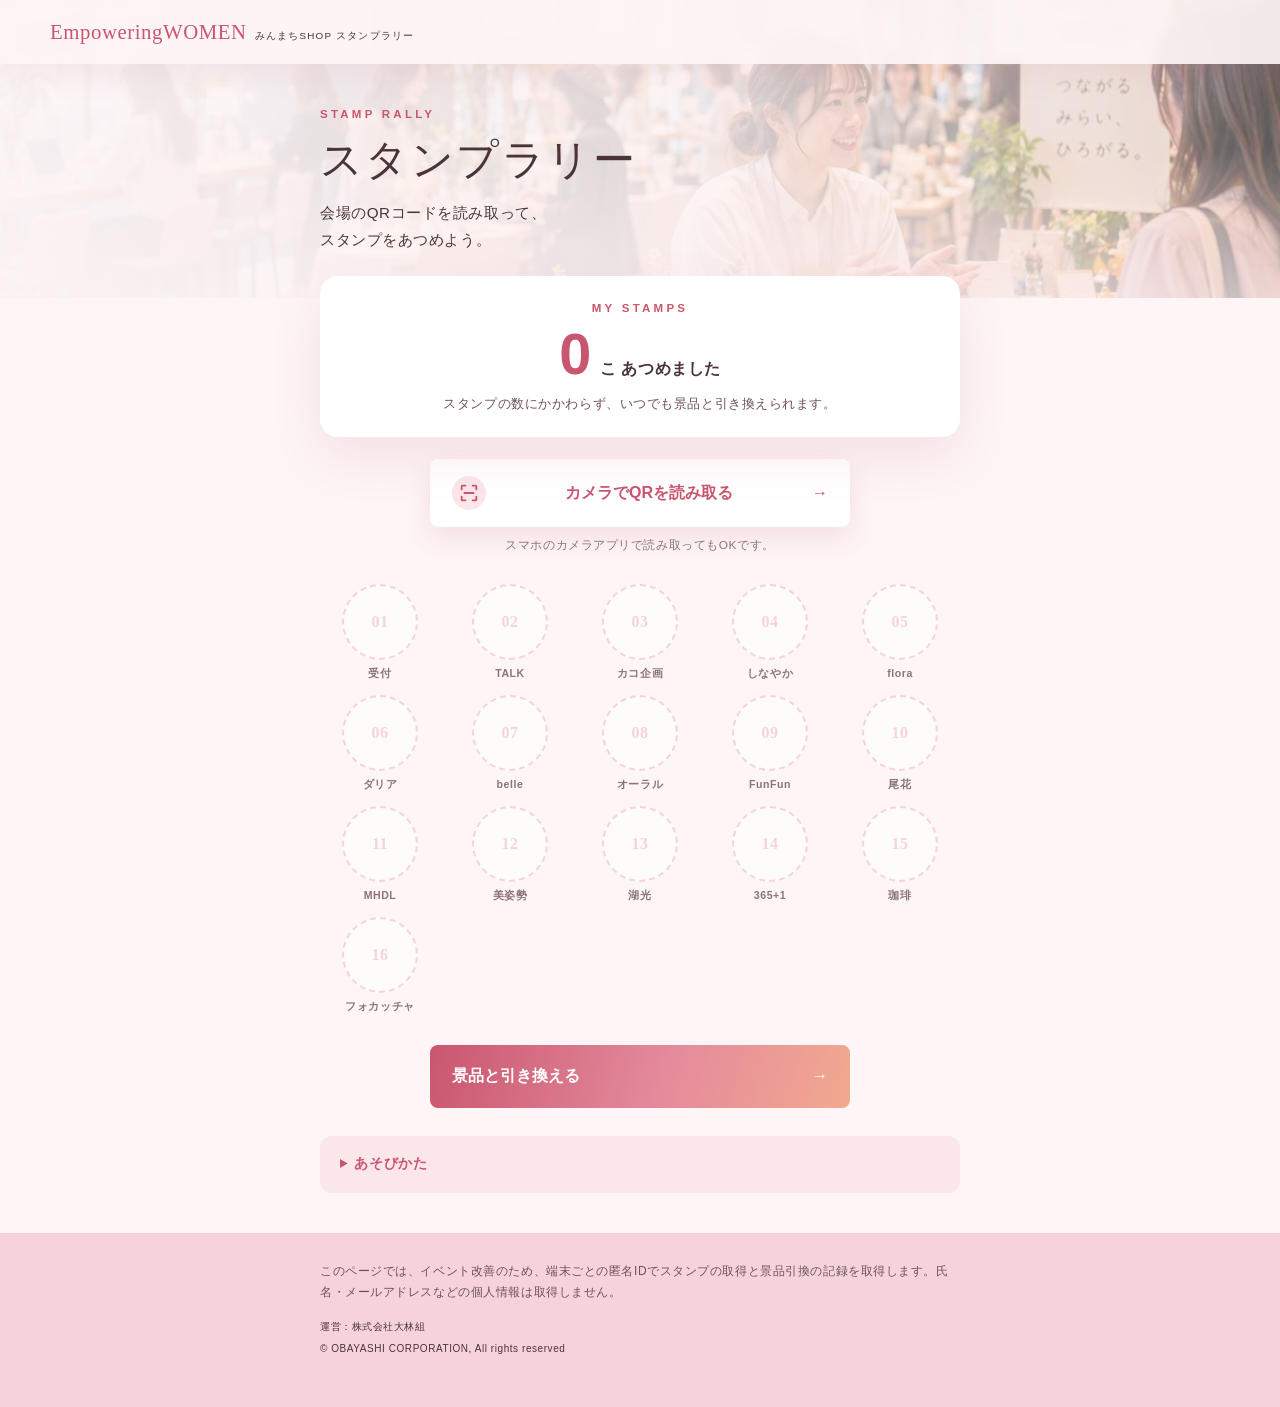
==== stamp-rally/index.html @ da250e67 "upload initial ver" ====
<!DOCTYPE html>
<html lang="ja">
<head>
  <meta charset="UTF-8">
  <meta name="viewport" content="width=device-width, initial-scale=1.0, viewport-fit=cover">
  <meta name="robots" content="noindex">
  <title>スタンプラリー | EmpoweringWOMEN</title>
  <link rel="icon" type="image/png" href="images/favicon.png">
  <link rel="stylesheet" href="css/style.css">
  <script src="js/config.js" defer></script>
  <script src="js/app.js" defer></script>
</head>
<body>
  <header class="site-header">
    <div class="header-inner">
      <span class="brand">
        <span class="brand-en">EmpoweringWOMEN</span><small>みんまちSHOP スタンプラリー</small>
      </span>
    </div>
  </header>

  <main id="main">
    <!-- ===== スタンプ帳 ===== -->
    <section class="view" id="view-stamps" aria-labelledby="stamps-title">
      <div class="hero">
        <img class="hero-image" src="images/hero.jpg" alt="" aria-hidden="true">
        <div class="hero-shade"></div>
        <div class="hero-content container">
          <p class="eyebrow">STAMP RALLY</p>
          <h1 id="stamps-title">スタンプラリー</h1>
          <p class="hero-lead">会場のQRコードを読み取って、<br>スタンプをあつめよう。</p>
        </div>
      </div>

      <div class="container">
        <div class="card count-card">
          <p class="section-kicker">MY STAMPS</p>
          <p class="count"><strong id="stamp-count">0</strong><span>こ あつめました</span></p>
          <p class="note">スタンプの数にかかわらず、いつでも景品と引き換えられます。</p>
        </div>

        <div class="scan-entry">
          <button class="button button-scan" type="button" id="open-scanner">
            <span class="scan-icon" aria-hidden="true"><svg viewBox="0 0 24 24"><path d="M4 8V5a1 1 0 0 1 1-1h3M16 4h3a1 1 0 0 1 1 1v3M20 16v3a1 1 0 0 1-1 1h-3M8 20H5a1 1 0 0 1-1-1v-3"/><path d="M7 12h10"/></svg></span>
            <span>カメラでQRを読み取る</span><span aria-hidden="true">→</span>
          </button>
          <p class="small">スマホのカメラアプリで読み取ってもOKです。</p>
        </div>

        <ul class="stamp-grid" id="stamp-grid" aria-label="スタンプ一覧"></ul>

        <div class="actions">
          <button class="button button-primary" type="button" id="go-redeem">
            <span id="go-redeem-label">景品と引き換える</span><span aria-hidden="true">→</span>
          </button>
        </div>

        <details class="howto">
          <summary>あそびかた</summary>
          <ol>
            <li>会場の受付・トーク会場・各ブースにあるQRコードを、このページの「カメラでQRを読み取る」ボタン、またはスマホのカメラアプリで読み取ります。</li>
            <li>読み取るたびにスタンプがたまります。</li>
            <li>景品受付で「景品と引き換える」を押し、スタッフから伝えられる4桁のコードを入力してください。</li>
          </ol>
          <p class="small">※引換券は1台の端末につき1回ご利用いただけます。<br>※ブラウザの履歴やデータを消去すると、スタンプが消える場合があります。</p>
        </details>
      </div>
    </section>

    <!-- ===== 景品引換 ===== -->
    <section class="view" id="view-redeem" aria-labelledby="redeem-title" hidden>
      <div class="container narrow">
        <p class="section-kicker">GIFT TICKET</p>
        <h1 class="page-title" id="redeem-title">景品引換券</h1>

        <div class="ticket" id="ticket">
          <div class="ticket-main">
            <p class="ticket-brand">EmpoweringWOMEN</p>
            <p class="ticket-label">あつめたスタンプ</p>
            <p class="ticket-count"><strong id="ticket-count">0</strong>こ</p>
          </div>
          <div class="ticket-sub">
            <span>No.</span><span id="ticket-id">------</span>
          </div>
          <div class="used-mark" id="used-mark" aria-hidden="true"><span>使用済</span></div>
        </div>

        <!-- 未使用時 -->
        <form class="redeem-form" id="redeem-form" novalidate>
          <p>景品受付のスタッフにこの画面をお見せください。<br>スタッフがお伝えする<strong>4桁のコード</strong>を入力してください。</p>
          <label class="sr-only" for="code">4桁のコード</label>
          <input class="code-input" id="code" name="code" type="text" inputmode="numeric" pattern="[0-9]*" maxlength="4" autocomplete="off" placeholder="----" required>
          <p class="form-error" id="form-error" role="alert"></p>
          <button class="button button-dark" type="submit" id="redeem-submit">引き換える<span aria-hidden="true">✓</span></button>
          <p class="small">※引き換えると、この引換券は使用済になります。</p>
        </form>

        <!-- 使用済時 -->
        <div class="used-info" id="used-info" hidden>
          <p class="used-title">引き換えが完了しました</p>
          <p>ご来場ありがとうございました。</p>
          <p class="small">引換日時：<span id="used-at">-</span></p>
        </div>

        <div class="actions">
          <button class="button button-ghost" type="button" id="back-stamps"><span aria-hidden="true">←</span>スタンプ帳に戻る<span></span></button>
        </div>
      </div>
    </section>
  </main>

  <!-- QRスキャナー（ブラウザ内カメラ） -->
  <div class="scanner" id="scanner" hidden>
    <div class="scanner-head">
      <p class="section-kicker">SCAN QR</p>
      <p class="scanner-title">QRコードを枠の中に写してください</p>
    </div>
    <div class="scanner-view">
      <video id="scanner-video" playsinline muted autoplay></video>
      <div class="scanner-frame" aria-hidden="true"><span></span></div>
    </div>
    <p class="scanner-msg" id="scanner-msg" role="status"></p>
    <button class="button button-ghost-light" type="button" id="close-scanner">閉じる<span aria-hidden="true">×</span></button>
  </div>

  <!-- スタンプ取得モーダル -->
  <div class="modal" id="modal" hidden>
    <div class="modal-panel" role="dialog" aria-modal="true" aria-labelledby="modal-title">
      <div class="hanko" id="modal-hanko" aria-hidden="true"><span id="modal-hanko-text">GET</span></div>
      <p class="section-kicker" id="modal-kicker">STAMP GET!</p>
      <p class="modal-title" id="modal-title">スタンプをゲットしました</p>
      <p class="modal-spot" id="modal-spot"></p>
      <button class="button button-primary" type="button" id="modal-close">OK<span aria-hidden="true">→</span></button>
    </div>
  </div>

  <footer class="site-footer">
    <div class="container">
      <p class="privacy">このページでは、イベント改善のため、端末ごとの匿名IDでスタンプの取得と景品引換の記録を取得します。氏名・メールアドレスなどの個人情報は取得しません。</p>
      <p><small>運営：株式会社大林組<br>© OBAYASHI CORPORATION, All rights reserved</small></p>
    </div>
  </footer>
</body>
</html>
---- stamp-rally/css/style.css ----
@charset "UTF-8";
/* =========================================================
   スタンプラリー用スタイル
   色・フォント等のデザイントークンはイベントLP（SHOP_event_site）と共通
========================================================= */
:root {
  --color-base: #fdf5f6;
  --color-pink-light: #fbe6ea;
  --color-pink-soft: #f6d3da;
  --color-rose: #e48a9c;
  --color-rose-deep: #c9566f;
  --color-coral: #f2a98f;
  --color-gold: #d9a96a;
  --color-white: #fff;
  --color-ink: #4a3438;
  --color-muted: #8c7378;
  --color-muted2: #6c5358;
  --color-line: #ecd3d8;

  --font-sans: "Yu Gothic", "YuGothic", "Hiragino Kaku Gothic ProN", "Meiryo", sans-serif;
  --font-serif: "Yu Mincho", "YuMincho", "Hiragino Mincho ProN", serif;
  --content-width: 640px; --header-height: 64px;
  --radius: 18px;
  --shadow: 0 24px 70px rgba(201, 86, 111, .14);
  --gradient-main: linear-gradient(105deg, var(--color-rose-deep), var(--color-rose) 55%, var(--color-coral));
}
* { box-sizing: border-box; }
html { -webkit-text-size-adjust: 100%; }
body { margin: 0; color: var(--color-ink); background: var(--color-base); font-family: var(--font-sans); line-height: 1.8; letter-spacing: .035em; }
body.modal-open { overflow: hidden; }
img { width: 100%; height: auto; display: block; }
button { font: inherit; color: inherit; }
[hidden] { display: none !important; }
.container { width: min(calc(100% - 32px), var(--content-width)); margin-inline: auto; }
.container.narrow { padding-top: calc(var(--header-height) + 32px); }
.sr-only { position: absolute; width: 1px; height: 1px; overflow: hidden; clip: rect(0 0 0 0); white-space: nowrap; }
.small { font-size: .74rem; color: var(--color-muted); line-height: 1.8; }

/* ヘッダー */
.site-header { position: fixed; inset: 0 0 auto; height: var(--header-height); z-index: 100; background: rgba(253, 245, 246, .92); box-shadow: 0 8px 30px rgba(201, 86, 111, .10); backdrop-filter: blur(6px); }
.header-inner { height: 100%; width: min(calc(100% - 32px), 1180px); margin: auto; display: flex; align-items: center; }
.brand { display: inline-flex; align-items: baseline; gap: 8px; white-space: nowrap; overflow: hidden; }
.brand-en { font-family: Georgia, serif; font-size: 1.3rem; color: var(--color-rose-deep); }
.brand small { font-size: .62rem; letter-spacing: .12em; overflow: hidden; text-overflow: ellipsis; }

/* ヒーロー */
.hero { position: relative; overflow: hidden; padding: calc(var(--header-height) + 40px) 0 44px; background: var(--color-pink-light); }
.hero-image, .hero-shade { position: absolute; inset: 0; width: 100%; height: 100%; }
.hero-image { object-fit: cover; object-position: 65% center; }
.hero-shade { background: linear-gradient(90deg, rgba(253,245,246,.97) 0%, rgba(253,245,246,.85) 55%, rgba(253,245,246,.35)), linear-gradient(0deg, rgba(251,230,234,.6), transparent 50%); }
.hero-content { position: relative; z-index: 1; }
.eyebrow, .section-kicker { margin: 0 0 8px; font-size: .72rem; letter-spacing: .28em; font-weight: 800; color: var(--color-rose-deep); }
.hero h1, .page-title { margin: 0; font-family: var(--font-serif); font-weight: 500; font-size: clamp(1.9rem, 8vw, 2.6rem); line-height: 1.3; letter-spacing: .06em; }
.hero-lead { margin: 12px 0 0; font-size: .95rem; }

/* カウントカード */
.card { background: #fff; border-radius: var(--radius); box-shadow: 0 20px 50px rgba(201, 86, 111, .12); padding: 22px 24px; }
.count-card { margin-top: -22px; position: relative; z-index: 2; text-align: center; }
.count { margin: 0; display: flex; align-items: baseline; justify-content: center; gap: 8px; font-weight: 800; }
.count strong { font-family: Arial, sans-serif; font-size: 3.6rem; line-height: 1; color: var(--color-rose-deep); }
.count-card .note { margin: 8px 0 0; font-size: .8rem; color: var(--color-muted2); }

/* QR読み取りボタン */
.scan-entry { margin: 22px 0 0; text-align: center; }
.scan-entry .small { margin: 8px 0 0; }
.button-scan { margin-inline: auto; background: #fff; color: var(--color-rose-deep); border: 2px solid var(--color-rose); box-shadow: 0 10px 26px rgba(201, 86, 111, .14); }
.scan-icon { display: grid; place-items: center; width: 34px; height: 34px; border-radius: 50%; background: var(--color-pink-light); }
.scan-icon svg { width: 22px; height: 22px; fill: none; stroke: var(--color-rose-deep); stroke-width: 2; stroke-linecap: round; stroke-linejoin: round; }
.button-ghost-light { background: transparent; color: #fff; border: 1px solid rgba(255,255,255,.7); }

/* QRスキャナー */
.scanner { position: fixed; inset: 0; z-index: 150; display: flex; flex-direction: column; align-items: center; justify-content: center; gap: 16px; padding: 24px 20px calc(24px + env(safe-area-inset-bottom)); background: #3a282c; color: #fff; animation: fade .2s ease both; }
.scanner .section-kicker { color: var(--color-pink-soft); text-align: center; }
.scanner-title { margin: 0; text-align: center; font-weight: 700; }
.scanner-view { position: relative; width: min(100%, 420px); aspect-ratio: 1; border-radius: var(--radius); overflow: hidden; background: #000; }
.scanner-view video { width: 100%; height: 100%; object-fit: cover; display: block; }
.scanner-frame { position: absolute; inset: 14%; border-radius: 14px; box-shadow: 0 0 0 999px rgba(0, 0, 0, .28); }
.scanner-frame::before, .scanner-frame::after, .scanner-frame span::before, .scanner-frame span::after { content: ""; position: absolute; width: 34px; height: 34px; border: 4px solid var(--color-rose); }
.scanner-frame::before { top: 0; left: 0; border-right: 0; border-bottom: 0; border-top-left-radius: 14px; }
.scanner-frame::after { top: 0; right: 0; border-left: 0; border-bottom: 0; border-top-right-radius: 14px; }
.scanner-frame span::before { bottom: 0; left: 0; border-right: 0; border-top: 0; border-bottom-left-radius: 14px; }
.scanner-frame span::after { bottom: 0; right: 0; border-left: 0; border-top: 0; border-bottom-right-radius: 14px; }
.scanner-msg { min-height: 1.8em; margin: 0; text-align: center; font-size: .85rem; color: var(--color-pink-soft); }
.scanner .button { max-width: 420px; }

/* スタンプ一覧 */
.stamp-grid { list-style: none; margin: 28px 0 0; padding: 0; display: grid; grid-template-columns: repeat(4, minmax(0, 1fr)); gap: 14px 10px; }
.stamp { display: flex; flex-direction: column; align-items: center; gap: 6px; text-align: center; }
.stamp-mark { width: 100%; max-width: 76px; aspect-ratio: 1; border-radius: 50%; display: grid; place-items: center; border: 2px dashed var(--color-pink-soft); background: rgba(255,255,255,.6); color: var(--color-pink-soft); font: 700 1rem Georgia, serif; }
.stamp-name { font-size: .66rem; line-height: 1.4; color: var(--color-muted); font-weight: 700; overflow-wrap: anywhere; }
.stamp.is-got .stamp-mark { border: 0; background: var(--gradient-main); color: #fff; box-shadow: 0 8px 20px rgba(201, 86, 111, .28); transform: rotate(-8deg); }
.stamp.is-got .stamp-mark svg { width: 46%; height: 46%; fill: none; stroke: #fff; stroke-width: 2.4; stroke-linecap: round; stroke-linejoin: round; }
.stamp.is-got .stamp-name { color: var(--color-rose-deep); }
.stamp.is-new .stamp-mark { animation: pop .6s cubic-bezier(.2, 1.6, .4, 1) both; }

/* ボタン（LP準拠） */
.actions { margin: 32px 0 8px; display: flex; justify-content: center; }
.button { width: 100%; max-width: 420px; display: inline-flex; align-items: center; justify-content: space-between; gap: 20px; padding: 17px 22px; border: 0; border-radius: 8px; font-weight: 800; cursor: pointer; transition: transform .25s, box-shadow .25s, filter .25s; }
.button:hover, .button:focus-visible { transform: translateY(-3px); box-shadow: 0 14px 34px rgba(201, 86, 111, .28); filter: brightness(1.06); }
.button:focus-visible { outline: 3px solid rgba(201, 86, 111, .35); outline-offset: 3px; }
.button:disabled { opacity: .55; cursor: wait; transform: none; box-shadow: none; }
.button-primary { background: var(--gradient-main); color: #fff; }
.button-dark { background: var(--color-rose-deep); color: #fff; }
.button-ghost { background: transparent; color: var(--color-rose-deep); border: 1px solid var(--color-rose); }

/* あそびかた */
.howto { margin: 28px 0 40px; padding: 16px 20px; border-radius: 12px; background: var(--color-pink-light); font-size: .85rem; }
.howto summary { cursor: pointer; font-weight: 800; color: var(--color-rose-deep); }
.howto ol { margin: 12px 0 8px; padding-left: 1.4em; }

/* 引換券 */
.ticket { position: relative; margin: 24px 0 28px; border-radius: var(--radius); background: #fff; box-shadow: var(--shadow); overflow: hidden; }
.ticket::before { content: ""; position: absolute; inset: 0 0 auto; height: 8px; background: var(--gradient-main); }
.ticket-main { padding: 34px 24px 26px; text-align: center; }
.ticket-brand { margin: 0; font-family: Georgia, serif; font-size: 1.15rem; color: var(--color-rose-deep); }
.ticket-label { margin: 14px 0 0; font-size: .8rem; font-weight: 700; color: var(--color-muted2); }
.ticket-count { margin: 0; font-weight: 800; }
.ticket-count strong { font-family: Arial, sans-serif; font-size: 4.2rem; line-height: 1.1; color: var(--color-rose-deep); margin-right: 4px; }
.ticket-sub { display: flex; justify-content: center; gap: 8px; padding: 14px; border-top: 2px dashed var(--color-line); font: 700 .9rem/1 "Courier New", monospace; letter-spacing: .2em; color: var(--color-muted); position: relative; }
.ticket-sub::before, .ticket-sub::after { content: ""; position: absolute; top: -12px; width: 22px; height: 22px; border-radius: 50%; background: var(--color-base); }
.ticket-sub::before { left: -11px; } .ticket-sub::after { right: -11px; }
.used-mark { display: none; position: absolute; top: 50%; left: 50%; width: 150px; height: 150px; margin: -95px 0 0 -75px; border: 5px double var(--color-rose-deep); border-radius: 50%; place-items: center; transform: rotate(-16deg); color: var(--color-rose-deep); font: 800 2rem var(--font-serif); letter-spacing: .1em; background: rgba(255,255,255,.75); }
.ticket.is-used .used-mark { display: grid; animation: hanko .45s cubic-bezier(.2, 1.4, .4, 1) both; }
.ticket.is-used .ticket-main, .ticket.is-used .ticket-sub { filter: grayscale(.7); opacity: .65; }

/* 引換フォーム */
.redeem-form { text-align: center; font-size: .9rem; }
.code-input { display: block; width: 100%; max-width: 260px; margin: 18px auto 6px; padding: 12px 8px 12px 0.6em; border: 2px solid var(--color-pink-soft); border-radius: 12px; background: #fff; color: var(--color-ink); text-align: center; font: 700 2.2rem/1.2 Arial, sans-serif; letter-spacing: .6em; }
.code-input:focus { outline: none; border-color: var(--color-rose-deep); box-shadow: 0 0 0 4px rgba(201, 86, 111, .15); }
.code-input::placeholder { color: var(--color-pink-soft); }
.form-error { min-height: 1.6em; margin: 4px 0 10px; color: var(--color-rose-deep); font-size: .82rem; font-weight: 700; }
.redeem-form .button { margin-inline: auto; }
.used-info { text-align: center; }
.used-title { margin: 0; font-family: var(--font-serif); font-size: 1.4rem; color: var(--color-rose-deep); }

/* モーダル */
.modal { position: fixed; inset: 0; z-index: 200; display: grid; place-items: center; padding: 24px; background: rgba(74, 52, 56, .45); animation: fade .2s ease both; }
.modal-panel { width: min(100%, 380px); padding: 34px 26px 26px; border-radius: var(--radius); background: var(--color-base); text-align: center; box-shadow: var(--shadow); }
.hanko { width: 120px; height: 120px; margin: 0 auto 18px; border-radius: 50%; display: grid; place-items: center; background: var(--gradient-main); color: #fff; font: 700 1.6rem Georgia, serif; letter-spacing: .06em; box-shadow: 0 14px 34px rgba(201, 86, 111, .35); animation: hanko .55s cubic-bezier(.2, 1.4, .4, 1) .1s both; }
.hanko.is-muted { background: var(--color-pink-soft); color: var(--color-rose-deep); box-shadow: none; }
.modal-title { margin: 0; font-family: var(--font-serif); font-size: 1.3rem; }
.modal-spot { margin: 6px 0 22px; font-weight: 800; color: var(--color-rose-deep); }

/* フッター */
.site-footer { background: var(--color-pink-soft); padding: 28px 0 36px; font-size: .75rem; }
.site-footer p { margin: 0 0 12px; }
.privacy { color: var(--color-muted2); }

@keyframes pop { 0% { transform: scale(.2) rotate(-40deg); opacity: 0; } 100% { transform: scale(1) rotate(-8deg); opacity: 1; } }
@keyframes hanko { 0% { transform: scale(2.2) rotate(-16deg); opacity: 0; } 100% { transform: scale(1) rotate(-16deg); opacity: 1; } }
@keyframes fade { from { opacity: 0; } to { opacity: 1; } }

@media (min-width: 560px) { .stamp-grid { grid-template-columns: repeat(5, minmax(0, 1fr)); } }
@media (prefers-reduced-motion: reduce) { *, *::before, *::after { animation-duration: .01ms !important; transition-duration: .01ms !important; } }
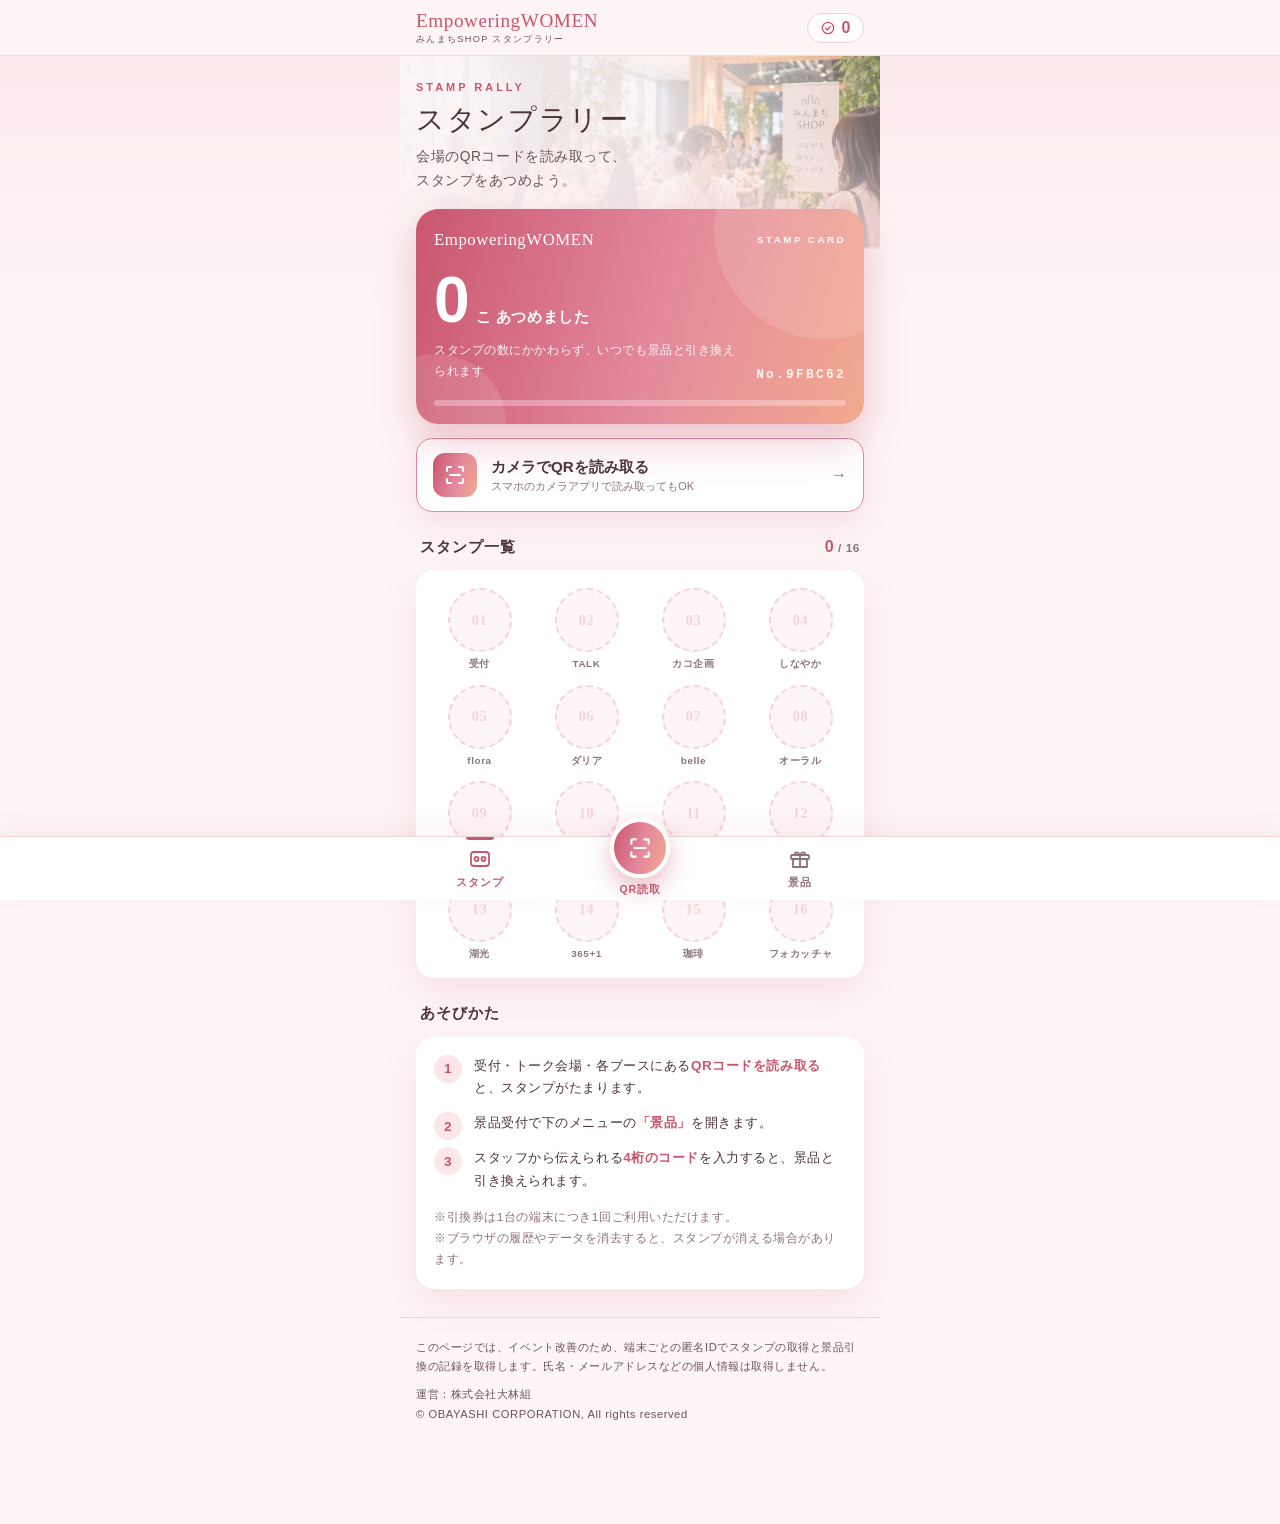
==== commit 8ea6a602: "change design" ====
--- a/stamp-rally/index.html
+++ b/stamp-rally/index.html
@@ -3,6 +3,7 @@
 <head>
   <meta charset="UTF-8">
   <meta name="viewport" content="width=device-width, initial-scale=1.0, viewport-fit=cover">
+  <meta name="theme-color" content="#fdf5f6">
   <meta name="robots" content="noindex">
   <title>スタンプラリー | EmpoweringWOMEN</title>
   <link rel="icon" type="image/png" href="images/favicon.png">
@@ -10,135 +11,163 @@
   <script src="js/config.js" defer></script>
   <script src="js/app.js" defer></script>
 </head>
-<body>
-  <header class="site-header">
-    <div class="header-inner">
+<body class="has-tabbar">
+  <!-- ヘッダー：ブランド＋スタンプ数 -->
+  <header class="app-header">
+    <div class="app-header-inner">
       <span class="brand">
         <span class="brand-en">EmpoweringWOMEN</span><small>みんまちSHOP スタンプラリー</small>
+      </span>
+      <span class="header-pill" aria-label="あつめたスタンプ数">
+        <svg viewBox="0 0 24 24" aria-hidden="true"><circle cx="12" cy="12" r="8.5"/><path d="M8.5 12.5l2.4 2.4 4.6-5"/></svg>
+        <strong id="header-count">0</strong>
       </span>
     </div>
   </header>
 
-  <main id="main">
-    <!-- ===== スタンプ帳 ===== -->
+  <main class="app" id="main">
+    <!-- ===== スタンプ ===== -->
     <section class="view" id="view-stamps" aria-labelledby="stamps-title">
-      <div class="hero">
+      <div class="page-hero">
         <img class="hero-image" src="images/hero.jpg" alt="" aria-hidden="true">
         <div class="hero-shade"></div>
-        <div class="hero-content container">
-          <p class="eyebrow">STAMP RALLY</p>
-          <h1 id="stamps-title">スタンプラリー</h1>
-          <p class="hero-lead">会場のQRコードを読み取って、<br>スタンプをあつめよう。</p>
+        <p class="kicker">STAMP RALLY</p>
+        <h1 class="page-title" id="stamps-title">スタンプラリー</h1>
+        <p class="page-lead">会場のQRコードを読み取って、<br>スタンプをあつめよう。</p>
+      </div>
+
+      <div class="pad">
+        <!-- スタンプカード（会員証型） -->
+        <div class="member-card">
+          <div class="member-card-head">
+            <span class="brand-en">EmpoweringWOMEN</span>
+            <span class="member-card-label">STAMP CARD</span>
+          </div>
+          <div class="stamp-card-body">
+            <div>
+              <p class="stamp-count"><strong id="stamp-count">0</strong><span>こ あつめました</span></p>
+              <p class="stamp-card-note">スタンプの数にかかわらず、いつでも景品と引き換えられます</p>
+            </div>
+            <span class="member-no">No.<span id="card-id">------</span></span>
+          </div>
+          <div class="progress" aria-hidden="true"><span id="progress-bar"></span></div>
+        </div>
+
+        <!-- QR読み取りの導線 -->
+        <button class="scan-cta" type="button" id="open-scanner">
+          <span class="scan-cta-icon" aria-hidden="true"><svg viewBox="0 0 24 24"><path d="M4 8V5a1 1 0 0 1 1-1h3M16 4h3a1 1 0 0 1 1 1v3M20 16v3a1 1 0 0 1-1 1h-3M8 20H5a1 1 0 0 1-1-1v-3"/><path d="M7 12h10"/></svg></span>
+          <span class="scan-cta-text"><strong>カメラでQRを読み取る</strong><small>スマホのカメラアプリで読み取ってもOK</small></span>
+          <span class="scan-cta-arrow" aria-hidden="true">→</span>
+        </button>
+
+        <!-- スタンプ一覧 -->
+        <div class="section">
+          <div class="section-head">
+            <h2>スタンプ一覧</h2>
+            <span class="meta"><strong id="stamp-count-2">0</strong> / <span id="stamp-total">0</span></span>
+          </div>
+          <div class="card stamp-sheet">
+            <ul class="stamp-grid" id="stamp-grid" aria-label="スタンプ一覧"></ul>
+          </div>
+        </div>
+
+        <!-- あそびかた -->
+        <div class="section">
+          <div class="section-head"><h2>あそびかた</h2></div>
+          <div class="card">
+            <ol class="steps">
+              <li>受付・トーク会場・各ブースにある<strong>QRコードを読み取る</strong>と、スタンプがたまります。</li>
+              <li>景品受付で下のメニューの<strong>「景品」</strong>を開きます。</li>
+              <li>スタッフから伝えられる<strong>4桁のコード</strong>を入力すると、景品と引き換えられます。</li>
+            </ol>
+            <p class="small" style="margin:14px 0 0">※引換券は1台の端末につき1回ご利用いただけます。<br>※ブラウザの履歴やデータを消去すると、スタンプが消える場合があります。</p>
+          </div>
         </div>
       </div>
 
-      <div class="container">
-        <div class="card count-card">
-          <p class="section-kicker">MY STAMPS</p>
-          <p class="count"><strong id="stamp-count">0</strong><span>こ あつめました</span></p>
-          <p class="note">スタンプの数にかかわらず、いつでも景品と引き換えられます。</p>
-        </div>
-
-        <div class="scan-entry">
-          <button class="button button-scan" type="button" id="open-scanner">
-            <span class="scan-icon" aria-hidden="true"><svg viewBox="0 0 24 24"><path d="M4 8V5a1 1 0 0 1 1-1h3M16 4h3a1 1 0 0 1 1 1v3M20 16v3a1 1 0 0 1-1 1h-3M8 20H5a1 1 0 0 1-1-1v-3"/><path d="M7 12h10"/></svg></span>
-            <span>カメラでQRを読み取る</span><span aria-hidden="true">→</span>
-          </button>
-          <p class="small">スマホのカメラアプリで読み取ってもOKです。</p>
-        </div>
-
-        <ul class="stamp-grid" id="stamp-grid" aria-label="スタンプ一覧"></ul>
-
-        <div class="actions">
-          <button class="button button-primary" type="button" id="go-redeem">
-            <span id="go-redeem-label">景品と引き換える</span><span aria-hidden="true">→</span>
-          </button>
-        </div>
-
-        <details class="howto">
-          <summary>あそびかた</summary>
-          <ol>
-            <li>会場の受付・トーク会場・各ブースにあるQRコードを、このページの「カメラでQRを読み取る」ボタン、またはスマホのカメラアプリで読み取ります。</li>
-            <li>読み取るたびにスタンプがたまります。</li>
-            <li>景品受付で「景品と引き換える」を押し、スタッフから伝えられる4桁のコードを入力してください。</li>
-          </ol>
-          <p class="small">※引換券は1台の端末につき1回ご利用いただけます。<br>※ブラウザの履歴やデータを消去すると、スタンプが消える場合があります。</p>
-        </details>
-      </div>
+      <footer class="app-footer">
+        <p>このページでは、イベント改善のため、端末ごとの匿名IDでスタンプの取得と景品引換の記録を取得します。氏名・メールアドレスなどの個人情報は取得しません。</p>
+        <p>運営：株式会社大林組<br>© OBAYASHI CORPORATION, All rights reserved</p>
+      </footer>
     </section>
 
     <!-- ===== 景品引換 ===== -->
     <section class="view" id="view-redeem" aria-labelledby="redeem-title" hidden>
-      <div class="container narrow">
-        <p class="section-kicker">GIFT TICKET</p>
+      <div class="page-head">
+        <p class="kicker">GIFT TICKET</p>
         <h1 class="page-title" id="redeem-title">景品引換券</h1>
-
+      </div>
+      <div class="pad">
         <div class="ticket" id="ticket">
+          <span class="ticket-status" id="ticket-status">未使用</span>
           <div class="ticket-main">
             <p class="ticket-brand">EmpoweringWOMEN</p>
             <p class="ticket-label">あつめたスタンプ</p>
             <p class="ticket-count"><strong id="ticket-count">0</strong>こ</p>
           </div>
-          <div class="ticket-sub">
-            <span>No.</span><span id="ticket-id">------</span>
-          </div>
+          <div class="ticket-sub"><span>No.</span><span id="ticket-id">------</span></div>
           <div class="used-mark" id="used-mark" aria-hidden="true"><span>使用済</span></div>
         </div>
 
-        <!-- 未使用時 -->
-        <form class="redeem-form" id="redeem-form" novalidate>
-          <p>景品受付のスタッフにこの画面をお見せください。<br>スタッフがお伝えする<strong>4桁のコード</strong>を入力してください。</p>
+        <form class="card redeem-form" id="redeem-form" novalidate>
+          <p>景品受付でこの画面をお見せください。<br>スタッフがお伝えする<strong>4桁のコード</strong>を<br>入力してください。</p>
           <label class="sr-only" for="code">4桁のコード</label>
-          <input class="code-input" id="code" name="code" type="text" inputmode="numeric" pattern="[0-9]*" maxlength="4" autocomplete="off" placeholder="----" required>
+          <div class="otp" id="otp">
+            <input class="otp-input" id="code" name="code" type="text" inputmode="numeric" pattern="[0-9]*" maxlength="4" autocomplete="one-time-code" required>
+            <span class="otp-cell"></span><span class="otp-cell"></span><span class="otp-cell"></span><span class="otp-cell"></span>
+          </div>
           <p class="form-error" id="form-error" role="alert"></p>
-          <button class="button button-dark" type="submit" id="redeem-submit">引き換える<span aria-hidden="true">✓</span></button>
-          <p class="small">※引き換えると、この引換券は使用済になります。</p>
+          <button class="button button-dark button-center" type="submit" id="redeem-submit" disabled>引き換える</button>
+          <p class="small" style="margin:10px 0 0">※引き換えると、この引換券は使用済になります。</p>
         </form>
 
-        <!-- 使用済時 -->
-        <div class="used-info" id="used-info" hidden>
+        <div class="card used-info" id="used-info" hidden>
           <p class="used-title">引き換えが完了しました</p>
           <p>ご来場ありがとうございました。</p>
           <p class="small">引換日時：<span id="used-at">-</span></p>
-        </div>
-
-        <div class="actions">
-          <button class="button button-ghost" type="button" id="back-stamps"><span aria-hidden="true">←</span>スタンプ帳に戻る<span></span></button>
         </div>
       </div>
     </section>
   </main>
 
+  <!-- 下部タブバー -->
+  <nav class="tabbar" aria-label="メニュー">
+    <div class="tabbar-inner">
+      <button class="tab is-active" type="button" data-tab="stamps" aria-current="page">
+        <svg viewBox="0 0 24 24" aria-hidden="true"><rect x="3" y="5" width="18" height="14" rx="3"/><circle cx="8.5" cy="12" r="2"/><circle cx="15.5" cy="12" r="2"/></svg>スタンプ
+      </button>
+      <button class="tab tab-fab" type="button" data-tab="scan" aria-label="カメラでQRを読み取る">
+        <span class="fab"><svg viewBox="0 0 24 24" aria-hidden="true"><path d="M4 8V5a1 1 0 0 1 1-1h3M16 4h3a1 1 0 0 1 1 1v3M20 16v3a1 1 0 0 1-1 1h-3M8 20H5a1 1 0 0 1-1-1v-3"/><path d="M7 12h10"/></svg></span>QR読取
+      </button>
+      <button class="tab" type="button" data-tab="redeem">
+        <svg viewBox="0 0 24 24" aria-hidden="true"><rect x="3" y="8" width="18" height="4" rx="1"/><path d="M5 12v8h14v-8M12 8v12M12 8c-1.5-3-5-3.5-5-1.5S10 8 12 8zm0 0c1.5-3 5-3.5 5-1.5S14 8 12 8z"/></svg><span id="tab-redeem-label">景品</span>
+      </button>
+    </div>
+  </nav>
+
   <!-- QRスキャナー（ブラウザ内カメラ） -->
   <div class="scanner" id="scanner" hidden>
-    <div class="scanner-head">
-      <p class="section-kicker">SCAN QR</p>
+    <div>
+      <p class="kicker">SCAN QR</p>
       <p class="scanner-title">QRコードを枠の中に写してください</p>
     </div>
     <div class="scanner-view">
       <video id="scanner-video" playsinline muted autoplay></video>
-      <div class="scanner-frame" aria-hidden="true"><span></span></div>
+      <div class="scanner-frame" aria-hidden="true"><span></span><i></i></div>
     </div>
     <p class="scanner-msg" id="scanner-msg" role="status"></p>
-    <button class="button button-ghost-light" type="button" id="close-scanner">閉じる<span aria-hidden="true">×</span></button>
+    <button class="button" type="button" id="close-scanner">閉じる</button>
   </div>
 
   <!-- スタンプ取得モーダル -->
   <div class="modal" id="modal" hidden>
     <div class="modal-panel" role="dialog" aria-modal="true" aria-labelledby="modal-title">
       <div class="hanko" id="modal-hanko" aria-hidden="true"><span id="modal-hanko-text">GET</span></div>
-      <p class="section-kicker" id="modal-kicker">STAMP GET!</p>
+      <p class="kicker" id="modal-kicker">STAMP GET!</p>
       <p class="modal-title" id="modal-title">スタンプをゲットしました</p>
       <p class="modal-spot" id="modal-spot"></p>
-      <button class="button button-primary" type="button" id="modal-close">OK<span aria-hidden="true">→</span></button>
+      <button class="button button-primary" type="button" id="modal-close">OK</button>
     </div>
   </div>
-
-  <footer class="site-footer">
-    <div class="container">
-      <p class="privacy">このページでは、イベント改善のため、端末ごとの匿名IDでスタンプの取得と景品引換の記録を取得します。氏名・メールアドレスなどの個人情報は取得しません。</p>
-      <p><small>運営：株式会社大林組<br>© OBAYASHI CORPORATION, All rights reserved</small></p>
-    </div>
-  </footer>
 </body>
 </html>
--- a/stamp-rally/css/style.css
+++ b/stamp-rally/css/style.css
@@ -1,7 +1,7 @@
 @charset "UTF-8";
 /* =========================================================
-   スタンプラリー用スタイル
-   色・フォント等のデザイントークンはイベントLP（SHOP_event_site）と共通
+   基本設定・デザイントークン（イベントLP SHOP_event_site と共通）
+   ※スマホ表示を基本に設計（PCでは中央に 480px 幅で表示）
 ========================================================= */
 :root {
   --color-base: #fdf5f6;
@@ -19,136 +19,207 @@
 
   --font-sans: "Yu Gothic", "YuGothic", "Hiragino Kaku Gothic ProN", "Meiryo", sans-serif;
   --font-serif: "Yu Mincho", "YuMincho", "Hiragino Mincho ProN", serif;
-  --content-width: 640px; --header-height: 64px;
+  --app-width: 480px;
+  --header-height: 56px;
+  --tabbar-height: 64px;
+  --safe-bottom: env(safe-area-inset-bottom, 0px);
   --radius: 18px;
   --shadow: 0 24px 70px rgba(201, 86, 111, .14);
+  --shadow-card: 0 14px 36px rgba(201, 86, 111, .12);
   --gradient-main: linear-gradient(105deg, var(--color-rose-deep), var(--color-rose) 55%, var(--color-coral));
 }
-* { box-sizing: border-box; }
+* { box-sizing: border-box; -webkit-tap-highlight-color: transparent; }
 html { -webkit-text-size-adjust: 100%; }
-body { margin: 0; color: var(--color-ink); background: var(--color-base); font-family: var(--font-sans); line-height: 1.8; letter-spacing: .035em; }
+body { margin: 0; min-height: 100svh; color: var(--color-ink); background: var(--color-base); font-family: var(--font-sans); line-height: 1.75; letter-spacing: .035em; }
+body.has-tabbar { padding-bottom: calc(var(--tabbar-height) + var(--safe-bottom)); }
 body.modal-open { overflow: hidden; }
 img { width: 100%; height: auto; display: block; }
 button { font: inherit; color: inherit; }
 [hidden] { display: none !important; }
-.container { width: min(calc(100% - 32px), var(--content-width)); margin-inline: auto; }
-.container.narrow { padding-top: calc(var(--header-height) + 32px); }
 .sr-only { position: absolute; width: 1px; height: 1px; overflow: hidden; clip: rect(0 0 0 0); white-space: nowrap; }
 .small { font-size: .74rem; color: var(--color-muted); line-height: 1.8; }
-
-/* ヘッダー */
-.site-header { position: fixed; inset: 0 0 auto; height: var(--header-height); z-index: 100; background: rgba(253, 245, 246, .92); box-shadow: 0 8px 30px rgba(201, 86, 111, .10); backdrop-filter: blur(6px); }
-.header-inner { height: 100%; width: min(calc(100% - 32px), 1180px); margin: auto; display: flex; align-items: center; }
-.brand { display: inline-flex; align-items: baseline; gap: 8px; white-space: nowrap; overflow: hidden; }
-.brand-en { font-family: Georgia, serif; font-size: 1.3rem; color: var(--color-rose-deep); }
-.brand small { font-size: .62rem; letter-spacing: .12em; overflow: hidden; text-overflow: ellipsis; }
-
-/* ヒーロー */
-.hero { position: relative; overflow: hidden; padding: calc(var(--header-height) + 40px) 0 44px; background: var(--color-pink-light); }
-.hero-image, .hero-shade { position: absolute; inset: 0; width: 100%; height: 100%; }
-.hero-image { object-fit: cover; object-position: 65% center; }
-.hero-shade { background: linear-gradient(90deg, rgba(253,245,246,.97) 0%, rgba(253,245,246,.85) 55%, rgba(253,245,246,.35)), linear-gradient(0deg, rgba(251,230,234,.6), transparent 50%); }
-.hero-content { position: relative; z-index: 1; }
-.eyebrow, .section-kicker { margin: 0 0 8px; font-size: .72rem; letter-spacing: .28em; font-weight: 800; color: var(--color-rose-deep); }
-.hero h1, .page-title { margin: 0; font-family: var(--font-serif); font-weight: 500; font-size: clamp(1.9rem, 8vw, 2.6rem); line-height: 1.3; letter-spacing: .06em; }
-.hero-lead { margin: 12px 0 0; font-size: .95rem; }
-
-/* カウントカード */
-.card { background: #fff; border-radius: var(--radius); box-shadow: 0 20px 50px rgba(201, 86, 111, .12); padding: 22px 24px; }
-.count-card { margin-top: -22px; position: relative; z-index: 2; text-align: center; }
-.count { margin: 0; display: flex; align-items: baseline; justify-content: center; gap: 8px; font-weight: 800; }
-.count strong { font-family: Arial, sans-serif; font-size: 3.6rem; line-height: 1; color: var(--color-rose-deep); }
-.count-card .note { margin: 8px 0 0; font-size: .8rem; color: var(--color-muted2); }
-
-/* QR読み取りボタン */
-.scan-entry { margin: 22px 0 0; text-align: center; }
-.scan-entry .small { margin: 8px 0 0; }
-.button-scan { margin-inline: auto; background: #fff; color: var(--color-rose-deep); border: 2px solid var(--color-rose); box-shadow: 0 10px 26px rgba(201, 86, 111, .14); }
-.scan-icon { display: grid; place-items: center; width: 34px; height: 34px; border-radius: 50%; background: var(--color-pink-light); }
-.scan-icon svg { width: 22px; height: 22px; fill: none; stroke: var(--color-rose-deep); stroke-width: 2; stroke-linecap: round; stroke-linejoin: round; }
-.button-ghost-light { background: transparent; color: #fff; border: 1px solid rgba(255,255,255,.7); }
-
-/* QRスキャナー */
-.scanner { position: fixed; inset: 0; z-index: 150; display: flex; flex-direction: column; align-items: center; justify-content: center; gap: 16px; padding: 24px 20px calc(24px + env(safe-area-inset-bottom)); background: #3a282c; color: #fff; animation: fade .2s ease both; }
-.scanner .section-kicker { color: var(--color-pink-soft); text-align: center; }
-.scanner-title { margin: 0; text-align: center; font-weight: 700; }
-.scanner-view { position: relative; width: min(100%, 420px); aspect-ratio: 1; border-radius: var(--radius); overflow: hidden; background: #000; }
+.app { width: min(100%, var(--app-width)); margin-inline: auto; padding-top: var(--header-height); }
+.pad { padding-inline: 16px; }
+.container { width: min(calc(100% - 32px), 720px); margin-inline: auto; }
+
+/* ---------- ヘッダー（固定・ブランド＋状態表示） ---------- */
+.app-header { position: fixed; inset: 0 0 auto; z-index: 100; height: var(--header-height); background: rgba(253, 245, 246, .94); backdrop-filter: blur(8px); -webkit-backdrop-filter: blur(8px); border-bottom: 1px solid rgba(236, 211, 216, .7); }
+.app-header-inner { width: min(100%, var(--app-width)); height: 100%; margin: auto; padding: 0 16px; display: flex; align-items: center; justify-content: space-between; gap: 12px; }
+.brand { display: flex; flex-direction: column; line-height: 1.1; min-width: 0; }
+.brand-en { font-family: Georgia, serif; font-size: 1.2rem; color: var(--color-rose-deep); white-space: nowrap; }
+.brand small { margin-top: 3px; font-size: .58rem; letter-spacing: .14em; color: var(--color-muted2); white-space: nowrap; overflow: hidden; text-overflow: ellipsis; }
+.header-pill { flex: 0 0 auto; display: inline-flex; align-items: center; gap: 6px; padding: 6px 12px; border-radius: 999px; background: #fff; border: 1px solid var(--color-line); font-size: .74rem; font-weight: 800; color: var(--color-muted2); }
+.header-pill strong { font: 700 1rem/1 Arial, sans-serif; color: var(--color-rose-deep); }
+.header-pill svg { width: 16px; height: 16px; fill: none; stroke: var(--color-rose-deep); stroke-width: 2; stroke-linecap: round; stroke-linejoin: round; }
+
+/* ---------- 下部タブバー（固定・片手操作） ---------- */
+.tabbar { position: fixed; inset: auto 0 0; z-index: 100; height: calc(var(--tabbar-height) + var(--safe-bottom)); padding-bottom: var(--safe-bottom); background: #fff; border-top: 1px solid var(--color-line); box-shadow: 0 -8px 24px rgba(201, 86, 111, .08); }
+.tabbar-inner { width: min(100%, var(--app-width)); height: var(--tabbar-height); margin: auto; display: grid; grid-auto-flow: column; grid-auto-columns: 1fr; align-items: stretch; }
+.tab { position: relative; display: flex; flex-direction: column; align-items: center; justify-content: center; gap: 2px; border: 0; background: none; color: var(--color-muted); font-size: .66rem; font-weight: 800; letter-spacing: .08em; cursor: pointer; }
+.tab svg { width: 24px; height: 24px; fill: none; stroke: currentColor; stroke-width: 1.8; stroke-linecap: round; stroke-linejoin: round; }
+.tab.is-active { color: var(--color-rose-deep); }
+.tab.is-active::before { content: ""; position: absolute; top: 0; left: 50%; width: 28px; height: 3px; margin-left: -14px; border-radius: 0 0 3px 3px; background: var(--color-rose-deep); }
+.tab:active { transform: scale(.94); }
+.tab-fab { margin-top: -22px; }
+.tab-fab .fab { display: grid; place-items: center; width: 60px; height: 60px; border-radius: 50%; background: var(--gradient-main); color: #fff; box-shadow: 0 10px 24px rgba(201, 86, 111, .38); border: 4px solid #fff; }
+.tab-fab .fab svg { width: 26px; height: 26px; stroke: #fff; stroke-width: 2; }
+.tab-fab { color: var(--color-rose-deep); }
+.tab-fab.is-active::before { display: none; }
+
+/* ---------- 画面切替アニメーション ---------- */
+.view { animation: viewIn .32s cubic-bezier(.2, .8, .2, 1) both; }
+@keyframes viewIn { from { opacity: 0; transform: translateY(10px); } to { opacity: 1; transform: none; } }
+
+/* ---------- ページ見出し（コンパクトなヒーロー） ---------- */
+.page-hero { position: relative; overflow: hidden; padding: 22px 16px 56px; background: var(--color-pink-light); }
+.page-hero .hero-image, .page-hero .hero-shade { position: absolute; inset: 0; width: 100%; height: 100%; }
+.page-hero .hero-image { object-fit: cover; object-position: 70% 40%; }
+.page-hero .hero-shade { background: linear-gradient(90deg, rgba(253,245,246,.97) 0%, rgba(253,245,246,.88) 52%, rgba(253,245,246,.35)), linear-gradient(0deg, rgba(251,230,234,.7), transparent 60%); }
+.page-hero > *:not(img):not(.hero-shade) { position: relative; z-index: 1; }
+.page-head { padding: 22px 16px 6px; }
+.kicker { margin: 0 0 4px; font-size: .68rem; letter-spacing: .28em; font-weight: 800; color: var(--color-rose-deep); }
+.page-title { margin: 0; font-family: var(--font-serif); font-weight: 500; font-size: 1.75rem; line-height: 1.35; letter-spacing: .06em; }
+.page-lead { margin: 6px 0 0; font-size: .86rem; color: var(--color-muted2); }
+
+/* ---------- カード ---------- */
+.card { background: #fff; border-radius: var(--radius); box-shadow: var(--shadow-card); padding: 18px; }
+.section { margin-top: 22px; }
+.section-head { display: flex; align-items: baseline; justify-content: space-between; margin: 0 4px 10px; }
+.section-head h2 { margin: 0; font-size: .95rem; font-weight: 800; letter-spacing: .06em; }
+.section-head .meta { font-size: .74rem; font-weight: 700; color: var(--color-muted); }
+.section-head .meta strong { color: var(--color-rose-deep); font: 700 1rem Arial, sans-serif; }
+
+/* 会員証・カード型（グラデーション） */
+.member-card { position: relative; overflow: hidden; margin-top: -40px; border-radius: 22px; background: var(--gradient-main); color: #fff; box-shadow: 0 18px 40px rgba(201, 86, 111, .32); }
+.member-card::before, .member-card::after { content: ""; position: absolute; border-radius: 50%; background: rgba(255, 255, 255, .12); pointer-events: none; }
+.member-card::before { width: 220px; height: 220px; right: -70px; top: -90px; }
+.member-card::after { width: 140px; height: 140px; left: -50px; bottom: -70px; }
+.member-card-head { position: relative; display: flex; justify-content: space-between; align-items: center; padding: 16px 18px 0; }
+.member-card-head .brand-en { color: #fff; font-size: 1.05rem; }
+.member-card-label { font-size: .62rem; letter-spacing: .24em; font-weight: 800; opacity: .9; }
+.member-no { font: 700 .8rem/1 "Courier New", monospace; letter-spacing: .18em; opacity: .9; }
+
+/* ---------- ボタン（LP準拠・タップ領域 52px 以上） ---------- */
+.button { width: 100%; min-height: 54px; display: inline-flex; align-items: center; justify-content: space-between; gap: 16px; padding: 15px 20px; border: 0; border-radius: 12px; font-weight: 800; font-size: .98rem; cursor: pointer; text-decoration: none; transition: transform .15s, box-shadow .2s, filter .2s; }
+.button:active { transform: scale(.98); }
+.button:focus-visible { outline: 3px solid rgba(201, 86, 111, .35); outline-offset: 3px; }
+.button:disabled { opacity: .5; cursor: default; transform: none; box-shadow: none; }
+.button-primary { background: var(--gradient-main); color: #fff; box-shadow: 0 10px 24px rgba(201, 86, 111, .25); }
+.button-dark { background: var(--color-rose-deep); color: #fff; box-shadow: 0 10px 24px rgba(201, 86, 111, .22); }
+.button-ghost { background: #fff; color: var(--color-rose-deep); border: 1.5px solid var(--color-rose); }
+.button-center { justify-content: center; }
+
+/* ---------- あそびかた（ステップ） ---------- */
+.steps { list-style: none; margin: 0; padding: 0; display: grid; gap: 12px; counter-reset: step; }
+.steps li { position: relative; padding-left: 40px; font-size: .84rem; line-height: 1.7; counter-increment: step; }
+.steps li::before { content: counter(step); position: absolute; left: 0; top: 0; width: 28px; height: 28px; border-radius: 50%; display: grid; place-items: center; background: var(--color-pink-light); color: var(--color-rose-deep); font: 700 .85rem Arial, sans-serif; }
+.steps strong { color: var(--color-rose-deep); }
+
+/* ---------- 引換券 ---------- */
+.ticket { position: relative; margin: 14px 0 22px; border-radius: var(--radius); background: #fff; box-shadow: var(--shadow); overflow: hidden; }
+.ticket::before { content: ""; position: absolute; inset: 0 0 auto; height: 8px; background: var(--gradient-main); }
+.ticket-main { padding: 28px 20px 20px; text-align: center; }
+.ticket-brand { margin: 0; font-family: Georgia, serif; font-size: 1.1rem; color: var(--color-rose-deep); }
+.ticket-label { margin: 10px 0 0; font-size: .78rem; font-weight: 700; color: var(--color-muted2); }
+.ticket-count { margin: 0; font-weight: 800; }
+.ticket-count strong { font-family: Arial, sans-serif; font-size: 3.8rem; line-height: 1.1; color: var(--color-rose-deep); margin-right: 4px; }
+.ticket-sub { position: relative; display: flex; justify-content: center; gap: 8px; padding: 13px; border-top: 2px dashed var(--color-line); font: 700 .88rem/1 "Courier New", monospace; letter-spacing: .2em; color: var(--color-muted); }
+.ticket-sub::before, .ticket-sub::after { content: ""; position: absolute; top: -12px; width: 22px; height: 22px; border-radius: 50%; background: var(--color-base); }
+.ticket-sub::before { left: -11px; } .ticket-sub::after { right: -11px; }
+.ticket-status { position: absolute; top: 18px; right: 14px; padding: 3px 10px; border-radius: 999px; background: var(--color-pink-light); color: var(--color-rose-deep); font-size: .66rem; font-weight: 800; letter-spacing: .1em; }
+.ticket.is-used .ticket-status { background: var(--color-muted); color: #fff; }
+.used-mark { display: none; position: absolute; top: 50%; left: 50%; width: 140px; height: 140px; margin: -88px 0 0 -70px; border: 5px double var(--color-rose-deep); border-radius: 50%; place-items: center; transform: rotate(-16deg); color: var(--color-rose-deep); font: 800 1.9rem var(--font-serif); letter-spacing: .1em; background: rgba(255,255,255,.78); }
+.ticket.is-used .used-mark { display: grid; animation: hanko .45s cubic-bezier(.2, 1.4, .4, 1) both; }
+.ticket.is-used .ticket-main, .ticket.is-used .ticket-sub { filter: grayscale(.7); opacity: .6; }
+
+/* ---------- 4桁コード入力（ワンタイムコード風） ---------- */
+.redeem-form { text-align: center; font-size: .88rem; }
+.redeem-form > p:first-child { margin: 0 0 14px; font-size: .84rem; line-height: 1.8; }
+.otp { position: relative; display: grid; grid-template-columns: repeat(4, 58px); justify-content: center; gap: 10px; margin: 0 auto 6px; }
+.otp-input { position: absolute; inset: 0; z-index: 2; width: 100%; height: 100%; opacity: 0; border: 0; font-size: 16px; color: transparent; caret-color: transparent; }
+.otp-cell { height: 66px; display: grid; place-items: center; border: 2px solid var(--color-pink-soft); border-radius: 14px; background: #fff; font: 700 1.9rem/1 Arial, sans-serif; color: var(--color-ink); transition: border-color .15s, box-shadow .15s; }
+.otp.is-focused .otp-cell.is-active { border-color: var(--color-rose-deep); box-shadow: 0 0 0 4px rgba(201, 86, 111, .15); }
+.otp.is-error .otp-cell { border-color: var(--color-rose-deep); animation: shake .35s; }
+.form-error { min-height: 1.6em; margin: 6px 0 10px; color: var(--color-rose-deep); font-size: .8rem; font-weight: 700; }
+.used-info { text-align: center; padding: 6px 0 10px; }
+.used-title { margin: 0; font-family: var(--font-serif); font-size: 1.35rem; color: var(--color-rose-deep); }
+
+/* ---------- モーダル ---------- */
+.modal { position: fixed; inset: 0; z-index: 200; display: grid; place-items: center; padding: 24px; background: rgba(74, 52, 56, .5); animation: fade .2s ease both; }
+.modal-panel { width: min(100%, 360px); padding: 30px 22px 22px; border-radius: 22px; background: var(--color-base); text-align: center; box-shadow: var(--shadow); animation: popIn .3s cubic-bezier(.2, 1.3, .4, 1) both; }
+.hanko { width: 112px; height: 112px; margin: 0 auto 16px; border-radius: 50%; display: grid; place-items: center; background: var(--gradient-main); color: #fff; font: 700 1.5rem Georgia, serif; letter-spacing: .06em; box-shadow: 0 14px 34px rgba(201, 86, 111, .35); animation: hanko .55s cubic-bezier(.2, 1.4, .4, 1) .1s both; }
+.hanko.is-muted { background: var(--color-pink-soft); color: var(--color-rose-deep); box-shadow: none; }
+.modal-title { margin: 0; font-family: var(--font-serif); font-size: 1.25rem; }
+.modal-spot { margin: 6px 0 20px; font-weight: 800; color: var(--color-rose-deep); }
+.modal .button { justify-content: center; }
+
+/* ---------- トースト ---------- */
+.toast { position: fixed; left: 50%; bottom: calc(var(--tabbar-height) + var(--safe-bottom) + 14px); transform: translateX(-50%); z-index: 300; width: max-content; max-width: calc(100% - 32px); padding: 12px 20px; border-radius: 999px; background: var(--color-ink); color: #fff; font-size: .86rem; font-weight: 700; box-shadow: 0 12px 30px rgba(74, 52, 56, .3); animation: toastIn .25s ease both; }
+.toast.is-ok { background: var(--color-rose-deep); }
+.toast.is-error { background: #8a2c2c; }
+
+/* ---------- フッター（運営者情報） ---------- */
+.app-footer { margin-top: 28px; padding: 20px 16px 28px; border-top: 1px solid var(--color-line); font-size: .7rem; color: var(--color-muted2); }
+.app-footer p { margin: 0 0 8px; }
+
+@keyframes pop { 0% { transform: scale(.2) rotate(-40deg); opacity: 0; } 100% { transform: scale(1) rotate(-8deg); opacity: 1; } }
+@keyframes hanko { 0% { transform: scale(2.2) rotate(-16deg); opacity: 0; } 100% { transform: scale(1) rotate(-16deg); opacity: 1; } }
+@keyframes fade { from { opacity: 0; } to { opacity: 1; } }
+@keyframes popIn { from { opacity: 0; transform: scale(.92); } to { opacity: 1; transform: none; } }
+@keyframes toastIn { from { opacity: 0; transform: translate(-50%, 8px); } to { opacity: 1; transform: translate(-50%, 0); } }
+@keyframes shake { 0%, 100% { transform: translateX(0); } 25% { transform: translateX(-5px); } 75% { transform: translateX(5px); } }
+@media (min-width: 520px) { body { background: linear-gradient(180deg, var(--color-pink-light), var(--color-base) 320px); } }
+@media (prefers-reduced-motion: reduce) { *, *::before, *::after { animation-duration: .01ms !important; transition-duration: .01ms !important; } }
+
+/* ---------- カメラ読み取り（共通） ---------- */
+.scanner-view { position: relative; width: 100%; aspect-ratio: 1; border-radius: var(--radius); overflow: hidden; background: #2e2124; }
 .scanner-view video { width: 100%; height: 100%; object-fit: cover; display: block; }
-.scanner-frame { position: absolute; inset: 14%; border-radius: 14px; box-shadow: 0 0 0 999px rgba(0, 0, 0, .28); }
+.scanner-frame { position: absolute; inset: 15%; border-radius: 16px; box-shadow: 0 0 0 999px rgba(0, 0, 0, .3); }
 .scanner-frame::before, .scanner-frame::after, .scanner-frame span::before, .scanner-frame span::after { content: ""; position: absolute; width: 34px; height: 34px; border: 4px solid var(--color-rose); }
-.scanner-frame::before { top: 0; left: 0; border-right: 0; border-bottom: 0; border-top-left-radius: 14px; }
-.scanner-frame::after { top: 0; right: 0; border-left: 0; border-bottom: 0; border-top-right-radius: 14px; }
-.scanner-frame span::before { bottom: 0; left: 0; border-right: 0; border-top: 0; border-bottom-left-radius: 14px; }
-.scanner-frame span::after { bottom: 0; right: 0; border-left: 0; border-top: 0; border-bottom-right-radius: 14px; }
-.scanner-msg { min-height: 1.8em; margin: 0; text-align: center; font-size: .85rem; color: var(--color-pink-soft); }
-.scanner .button { max-width: 420px; }
+.scanner-frame::before { top: 0; left: 0; border-right: 0; border-bottom: 0; border-top-left-radius: 16px; }
+.scanner-frame::after { top: 0; right: 0; border-left: 0; border-bottom: 0; border-top-right-radius: 16px; }
+.scanner-frame span::before { bottom: 0; left: 0; border-right: 0; border-top: 0; border-bottom-left-radius: 16px; }
+.scanner-frame span::after { bottom: 0; right: 0; border-left: 0; border-top: 0; border-bottom-right-radius: 16px; }
+.scanner-frame i { position: absolute; left: 8%; right: 8%; top: 10%; height: 2px; background: linear-gradient(90deg, transparent, var(--color-coral), transparent); animation: scanLine 2.2s ease-in-out infinite; }
+@keyframes scanLine { 0%, 100% { top: 10%; } 50% { top: 88%; } }
+
+/* =========================================================
+   スタンプラリー（案①）固有
+========================================================= */
+/* スタンプカード */
+.stamp-card-body { position: relative; display: flex; align-items: flex-end; justify-content: space-between; gap: 12px; padding: 14px 18px 18px; }
+.stamp-count { margin: 0; line-height: 1; }
+.stamp-count strong { font: 700 4rem/1 Arial, sans-serif; letter-spacing: 0; }
+.stamp-count span { margin-left: 6px; font-weight: 800; font-size: .95rem; }
+.stamp-card-note { margin: 8px 0 0; font-size: .74rem; opacity: .92; }
+.progress { position: relative; height: 6px; margin: 0 18px 18px; border-radius: 999px; background: rgba(255, 255, 255, .3); overflow: hidden; }
+.progress span { position: absolute; inset: 0 auto 0 0; width: 0; border-radius: 999px; background: #fff; transition: width .6s cubic-bezier(.2, .8, .2, 1); }
 
 /* スタンプ一覧 */
-.stamp-grid { list-style: none; margin: 28px 0 0; padding: 0; display: grid; grid-template-columns: repeat(4, minmax(0, 1fr)); gap: 14px 10px; }
-.stamp { display: flex; flex-direction: column; align-items: center; gap: 6px; text-align: center; }
-.stamp-mark { width: 100%; max-width: 76px; aspect-ratio: 1; border-radius: 50%; display: grid; place-items: center; border: 2px dashed var(--color-pink-soft); background: rgba(255,255,255,.6); color: var(--color-pink-soft); font: 700 1rem Georgia, serif; }
-.stamp-name { font-size: .66rem; line-height: 1.4; color: var(--color-muted); font-weight: 700; overflow-wrap: anywhere; }
-.stamp.is-got .stamp-mark { border: 0; background: var(--gradient-main); color: #fff; box-shadow: 0 8px 20px rgba(201, 86, 111, .28); transform: rotate(-8deg); }
+.stamp-sheet { padding: 18px 14px; }
+.stamp-grid { list-style: none; margin: 0; padding: 0; display: grid; grid-template-columns: repeat(4, minmax(0, 1fr)); gap: 14px 8px; }
+.stamp { display: flex; flex-direction: column; align-items: center; gap: 5px; text-align: center; }
+.stamp-mark { width: 100%; max-width: 64px; aspect-ratio: 1; border-radius: 50%; display: grid; place-items: center; border: 2px dashed var(--color-pink-soft); background: var(--color-base); color: var(--color-pink-soft); font: 700 .9rem Georgia, serif; }
+.stamp-name { font-size: .62rem; line-height: 1.35; color: var(--color-muted); font-weight: 700; overflow-wrap: anywhere; }
+.stamp.is-got .stamp-mark { border: 0; background: var(--gradient-main); color: #fff; box-shadow: 0 6px 16px rgba(201, 86, 111, .28); transform: rotate(-8deg); }
 .stamp.is-got .stamp-mark svg { width: 46%; height: 46%; fill: none; stroke: #fff; stroke-width: 2.4; stroke-linecap: round; stroke-linejoin: round; }
 .stamp.is-got .stamp-name { color: var(--color-rose-deep); }
 .stamp.is-new .stamp-mark { animation: pop .6s cubic-bezier(.2, 1.6, .4, 1) both; }
 
-/* ボタン（LP準拠） */
-.actions { margin: 32px 0 8px; display: flex; justify-content: center; }
-.button { width: 100%; max-width: 420px; display: inline-flex; align-items: center; justify-content: space-between; gap: 20px; padding: 17px 22px; border: 0; border-radius: 8px; font-weight: 800; cursor: pointer; transition: transform .25s, box-shadow .25s, filter .25s; }
-.button:hover, .button:focus-visible { transform: translateY(-3px); box-shadow: 0 14px 34px rgba(201, 86, 111, .28); filter: brightness(1.06); }
-.button:focus-visible { outline: 3px solid rgba(201, 86, 111, .35); outline-offset: 3px; }
-.button:disabled { opacity: .55; cursor: wait; transform: none; box-shadow: none; }
-.button-primary { background: var(--gradient-main); color: #fff; }
-.button-dark { background: var(--color-rose-deep); color: #fff; }
-.button-ghost { background: transparent; color: var(--color-rose-deep); border: 1px solid var(--color-rose); }
-
-/* あそびかた */
-.howto { margin: 28px 0 40px; padding: 16px 20px; border-radius: 12px; background: var(--color-pink-light); font-size: .85rem; }
-.howto summary { cursor: pointer; font-weight: 800; color: var(--color-rose-deep); }
-.howto ol { margin: 12px 0 8px; padding-left: 1.4em; }
-
-/* 引換券 */
-.ticket { position: relative; margin: 24px 0 28px; border-radius: var(--radius); background: #fff; box-shadow: var(--shadow); overflow: hidden; }
-.ticket::before { content: ""; position: absolute; inset: 0 0 auto; height: 8px; background: var(--gradient-main); }
-.ticket-main { padding: 34px 24px 26px; text-align: center; }
-.ticket-brand { margin: 0; font-family: Georgia, serif; font-size: 1.15rem; color: var(--color-rose-deep); }
-.ticket-label { margin: 14px 0 0; font-size: .8rem; font-weight: 700; color: var(--color-muted2); }
-.ticket-count { margin: 0; font-weight: 800; }
-.ticket-count strong { font-family: Arial, sans-serif; font-size: 4.2rem; line-height: 1.1; color: var(--color-rose-deep); margin-right: 4px; }
-.ticket-sub { display: flex; justify-content: center; gap: 8px; padding: 14px; border-top: 2px dashed var(--color-line); font: 700 .9rem/1 "Courier New", monospace; letter-spacing: .2em; color: var(--color-muted); position: relative; }
-.ticket-sub::before, .ticket-sub::after { content: ""; position: absolute; top: -12px; width: 22px; height: 22px; border-radius: 50%; background: var(--color-base); }
-.ticket-sub::before { left: -11px; } .ticket-sub::after { right: -11px; }
-.used-mark { display: none; position: absolute; top: 50%; left: 50%; width: 150px; height: 150px; margin: -95px 0 0 -75px; border: 5px double var(--color-rose-deep); border-radius: 50%; place-items: center; transform: rotate(-16deg); color: var(--color-rose-deep); font: 800 2rem var(--font-serif); letter-spacing: .1em; background: rgba(255,255,255,.75); }
-.ticket.is-used .used-mark { display: grid; animation: hanko .45s cubic-bezier(.2, 1.4, .4, 1) both; }
-.ticket.is-used .ticket-main, .ticket.is-used .ticket-sub { filter: grayscale(.7); opacity: .65; }
-
-/* 引換フォーム */
-.redeem-form { text-align: center; font-size: .9rem; }
-.code-input { display: block; width: 100%; max-width: 260px; margin: 18px auto 6px; padding: 12px 8px 12px 0.6em; border: 2px solid var(--color-pink-soft); border-radius: 12px; background: #fff; color: var(--color-ink); text-align: center; font: 700 2.2rem/1.2 Arial, sans-serif; letter-spacing: .6em; }
-.code-input:focus { outline: none; border-color: var(--color-rose-deep); box-shadow: 0 0 0 4px rgba(201, 86, 111, .15); }
-.code-input::placeholder { color: var(--color-pink-soft); }
-.form-error { min-height: 1.6em; margin: 4px 0 10px; color: var(--color-rose-deep); font-size: .82rem; font-weight: 700; }
-.redeem-form .button { margin-inline: auto; }
-.used-info { text-align: center; }
-.used-title { margin: 0; font-family: var(--font-serif); font-size: 1.4rem; color: var(--color-rose-deep); }
-
-/* モーダル */
-.modal { position: fixed; inset: 0; z-index: 200; display: grid; place-items: center; padding: 24px; background: rgba(74, 52, 56, .45); animation: fade .2s ease both; }
-.modal-panel { width: min(100%, 380px); padding: 34px 26px 26px; border-radius: var(--radius); background: var(--color-base); text-align: center; box-shadow: var(--shadow); }
-.hanko { width: 120px; height: 120px; margin: 0 auto 18px; border-radius: 50%; display: grid; place-items: center; background: var(--gradient-main); color: #fff; font: 700 1.6rem Georgia, serif; letter-spacing: .06em; box-shadow: 0 14px 34px rgba(201, 86, 111, .35); animation: hanko .55s cubic-bezier(.2, 1.4, .4, 1) .1s both; }
-.hanko.is-muted { background: var(--color-pink-soft); color: var(--color-rose-deep); box-shadow: none; }
-.modal-title { margin: 0; font-family: var(--font-serif); font-size: 1.3rem; }
-.modal-spot { margin: 6px 0 22px; font-weight: 800; color: var(--color-rose-deep); }
-
-/* フッター */
-.site-footer { background: var(--color-pink-soft); padding: 28px 0 36px; font-size: .75rem; }
-.site-footer p { margin: 0 0 12px; }
-.privacy { color: var(--color-muted2); }
-
-@keyframes pop { 0% { transform: scale(.2) rotate(-40deg); opacity: 0; } 100% { transform: scale(1) rotate(-8deg); opacity: 1; } }
-@keyframes hanko { 0% { transform: scale(2.2) rotate(-16deg); opacity: 0; } 100% { transform: scale(1) rotate(-16deg); opacity: 1; } }
-@keyframes fade { from { opacity: 0; } to { opacity: 1; } }
-
-@media (min-width: 560px) { .stamp-grid { grid-template-columns: repeat(5, minmax(0, 1fr)); } }
-@media (prefers-reduced-motion: reduce) { *, *::before, *::after { animation-duration: .01ms !important; transition-duration: .01ms !important; } }
+/* QR読み取りの導線（カード内） */
+.scan-cta { display: flex; align-items: center; gap: 14px; width: 100%; margin-top: 14px; padding: 14px 16px; border: 1.5px solid var(--color-rose); border-radius: 16px; background: #fff; color: var(--color-ink); text-align: left; cursor: pointer; box-shadow: var(--shadow-card); }
+.scan-cta:active { transform: scale(.98); }
+.scan-cta-icon { flex: 0 0 auto; display: grid; place-items: center; width: 44px; height: 44px; border-radius: 12px; background: var(--gradient-main); }
+.scan-cta-icon svg { width: 24px; height: 24px; fill: none; stroke: #fff; stroke-width: 2; stroke-linecap: round; stroke-linejoin: round; }
+.scan-cta-text { flex: 1; display: flex; flex-direction: column; line-height: 1.45; }
+.scan-cta-text strong { font-size: .95rem; }
+.scan-cta-text small { font-size: .7rem; color: var(--color-muted); }
+.scan-cta-arrow { color: var(--color-rose-deep); font-weight: 800; }
+
+/* 全画面スキャナー */
+.scanner { position: fixed; inset: 0; z-index: 150; display: flex; flex-direction: column; align-items: center; justify-content: center; gap: 16px; padding: 20px 20px calc(20px + var(--safe-bottom)); background: #3a282c; color: #fff; animation: fade .2s ease both; }
+.scanner .kicker { color: var(--color-pink-soft); text-align: center; }
+.scanner-title { margin: 0; text-align: center; font-weight: 700; }
+.scanner .scanner-view { width: min(100%, 420px); }
+.scanner-msg { min-height: 1.8em; margin: 0; text-align: center; font-size: .84rem; color: var(--color-pink-soft); }
+.scanner .button { max-width: 420px; justify-content: center; background: transparent; color: #fff; border: 1px solid rgba(255,255,255,.7); }
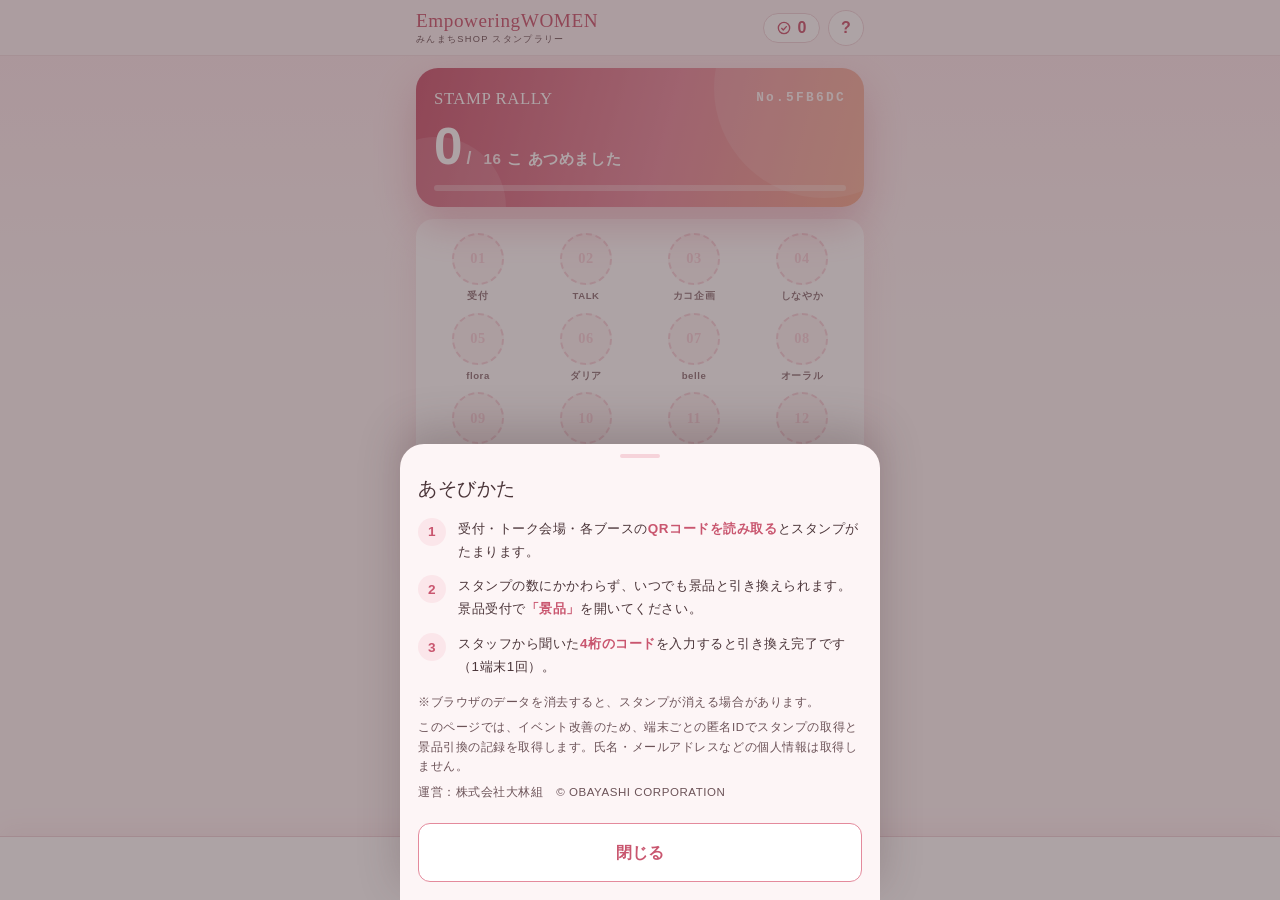
==== commit 1aae5617: "change layout" ====
--- a/stamp-rally/index.html
+++ b/stamp-rally/index.html
@@ -12,123 +12,96 @@
   <script src="js/app.js" defer></script>
 </head>
 <body class="has-tabbar">
-  <!-- ヘッダー：ブランド＋スタンプ数 -->
+  <!-- ヘッダー：ブランド＋スタンプ数＋ヘルプ -->
   <header class="app-header">
     <div class="app-header-inner">
       <span class="brand">
         <span class="brand-en">EmpoweringWOMEN</span><small>みんまちSHOP スタンプラリー</small>
       </span>
-      <span class="header-pill" aria-label="あつめたスタンプ数">
-        <svg viewBox="0 0 24 24" aria-hidden="true"><circle cx="12" cy="12" r="8.5"/><path d="M8.5 12.5l2.4 2.4 4.6-5"/></svg>
-        <strong id="header-count">0</strong>
+      <span class="header-actions">
+        <span class="header-pill" aria-label="あつめたスタンプ数">
+          <svg viewBox="0 0 24 24" aria-hidden="true"><circle cx="12" cy="12" r="8.5"/><path d="M8.5 12.5l2.4 2.4 4.6-5"/></svg>
+          <strong id="header-count">0</strong>
+        </span>
+        <button class="help-button" type="button" id="open-help" aria-label="あそびかた">?</button>
       </span>
     </div>
   </header>
 
   <main class="app" id="main">
     <!-- ===== スタンプ ===== -->
-    <section class="view" id="view-stamps" aria-labelledby="stamps-title">
-      <div class="page-hero">
-        <img class="hero-image" src="images/hero.jpg" alt="" aria-hidden="true">
-        <div class="hero-shade"></div>
-        <p class="kicker">STAMP RALLY</p>
-        <h1 class="page-title" id="stamps-title">スタンプラリー</h1>
-        <p class="page-lead">会場のQRコードを読み取って、<br>スタンプをあつめよう。</p>
+    <section class="view pad" id="view-stamps" aria-label="スタンプ">
+      <!-- スタンプカード（会員証型） -->
+      <div class="member-card">
+        <div class="member-card-head">
+          <span class="brand-en">STAMP RALLY</span>
+          <span class="member-no">No.<span id="card-id">------</span></span>
+        </div>
+        <div class="stamp-card-body">
+          <p class="stamp-count"><strong id="stamp-count">0</strong><span class="of">/ <span id="stamp-total">0</span></span><span>こ あつめました</span></p>
+        </div>
+        <div class="progress" aria-hidden="true"><span id="progress-bar"></span></div>
       </div>
 
-      <div class="pad">
-        <!-- スタンプカード（会員証型） -->
-        <div class="member-card">
-          <div class="member-card-head">
-            <span class="brand-en">EmpoweringWOMEN</span>
-            <span class="member-card-label">STAMP CARD</span>
-          </div>
-          <div class="stamp-card-body">
-            <div>
-              <p class="stamp-count"><strong id="stamp-count">0</strong><span>こ あつめました</span></p>
-              <p class="stamp-card-note">スタンプの数にかかわらず、いつでも景品と引き換えられます</p>
-            </div>
-            <span class="member-no">No.<span id="card-id">------</span></span>
-          </div>
-          <div class="progress" aria-hidden="true"><span id="progress-bar"></span></div>
-        </div>
-
-        <!-- QR読み取りの導線 -->
-        <button class="scan-cta" type="button" id="open-scanner">
-          <span class="scan-cta-icon" aria-hidden="true"><svg viewBox="0 0 24 24"><path d="M4 8V5a1 1 0 0 1 1-1h3M16 4h3a1 1 0 0 1 1 1v3M20 16v3a1 1 0 0 1-1 1h-3M8 20H5a1 1 0 0 1-1-1v-3"/><path d="M7 12h10"/></svg></span>
-          <span class="scan-cta-text"><strong>カメラでQRを読み取る</strong><small>スマホのカメラアプリで読み取ってもOK</small></span>
-          <span class="scan-cta-arrow" aria-hidden="true">→</span>
-        </button>
-
-        <!-- スタンプ一覧 -->
-        <div class="section">
-          <div class="section-head">
-            <h2>スタンプ一覧</h2>
-            <span class="meta"><strong id="stamp-count-2">0</strong> / <span id="stamp-total">0</span></span>
-          </div>
-          <div class="card stamp-sheet">
-            <ul class="stamp-grid" id="stamp-grid" aria-label="スタンプ一覧"></ul>
-          </div>
-        </div>
-
-        <!-- あそびかた -->
-        <div class="section">
-          <div class="section-head"><h2>あそびかた</h2></div>
-          <div class="card">
-            <ol class="steps">
-              <li>受付・トーク会場・各ブースにある<strong>QRコードを読み取る</strong>と、スタンプがたまります。</li>
-              <li>景品受付で下のメニューの<strong>「景品」</strong>を開きます。</li>
-              <li>スタッフから伝えられる<strong>4桁のコード</strong>を入力すると、景品と引き換えられます。</li>
-            </ol>
-            <p class="small" style="margin:14px 0 0">※引換券は1台の端末につき1回ご利用いただけます。<br>※ブラウザの履歴やデータを消去すると、スタンプが消える場合があります。</p>
-          </div>
-        </div>
+      <!-- スタンプ一覧 -->
+      <div class="card stamp-sheet">
+        <ul class="stamp-grid" id="stamp-grid" aria-label="スタンプ一覧"></ul>
       </div>
-
-      <footer class="app-footer">
-        <p>このページでは、イベント改善のため、端末ごとの匿名IDでスタンプの取得と景品引換の記録を取得します。氏名・メールアドレスなどの個人情報は取得しません。</p>
-        <p>運営：株式会社大林組<br>© OBAYASHI CORPORATION, All rights reserved</p>
-      </footer>
+      <p class="mini-note">下の<strong>「QR読取」</strong>か、スマホのカメラで会場のQRを読み取ろう</p>
     </section>
 
     <!-- ===== 景品引換 ===== -->
-    <section class="view" id="view-redeem" aria-labelledby="redeem-title" hidden>
-      <div class="page-head">
-        <p class="kicker">GIFT TICKET</p>
+    <section class="view pad" id="view-redeem" aria-labelledby="redeem-title" hidden>
+      <div class="page-head compact" style="padding-inline:4px">
         <h1 class="page-title" id="redeem-title">景品引換券</h1>
       </div>
-      <div class="pad">
-        <div class="ticket" id="ticket">
-          <span class="ticket-status" id="ticket-status">未使用</span>
-          <div class="ticket-main">
+      <div class="ticket compact" id="ticket">
+        <span class="ticket-status" id="ticket-status">未使用</span>
+        <div class="ticket-main">
+          <div>
             <p class="ticket-brand">EmpoweringWOMEN</p>
             <p class="ticket-label">あつめたスタンプ</p>
-            <p class="ticket-count"><strong id="ticket-count">0</strong>こ</p>
           </div>
-          <div class="ticket-sub"><span>No.</span><span id="ticket-id">------</span></div>
-          <div class="used-mark" id="used-mark" aria-hidden="true"><span>使用済</span></div>
+          <p class="ticket-count"><strong id="ticket-count">0</strong>こ</p>
         </div>
+        <div class="ticket-sub"><span>No.</span><span id="ticket-id">------</span></div>
+        <div class="used-mark" id="used-mark" aria-hidden="true"><span>使用済</span></div>
+      </div>
 
-        <form class="card redeem-form" id="redeem-form" novalidate>
-          <p>景品受付でこの画面をお見せください。<br>スタッフがお伝えする<strong>4桁のコード</strong>を<br>入力してください。</p>
-          <label class="sr-only" for="code">4桁のコード</label>
-          <div class="otp" id="otp">
-            <input class="otp-input" id="code" name="code" type="text" inputmode="numeric" pattern="[0-9]*" maxlength="4" autocomplete="one-time-code" required>
-            <span class="otp-cell"></span><span class="otp-cell"></span><span class="otp-cell"></span><span class="otp-cell"></span>
-          </div>
-          <p class="form-error" id="form-error" role="alert"></p>
-          <button class="button button-dark button-center" type="submit" id="redeem-submit" disabled>引き換える</button>
-          <p class="small" style="margin:10px 0 0">※引き換えると、この引換券は使用済になります。</p>
-        </form>
+      <form class="card redeem-form compact" id="redeem-form" novalidate>
+        <p>スタッフから聞いた<strong>4桁のコード</strong>を入力</p>
+        <label class="sr-only" for="code">4桁のコード</label>
+        <div class="otp" id="otp">
+          <input class="otp-input" id="code" name="code" type="text" inputmode="numeric" pattern="[0-9]*" maxlength="4" autocomplete="one-time-code" required>
+          <span class="otp-cell"></span><span class="otp-cell"></span><span class="otp-cell"></span><span class="otp-cell"></span>
+        </div>
+        <p class="form-error" id="form-error" role="alert"></p>
+        <button class="button button-dark button-center" type="submit" id="redeem-submit" disabled>引き換える</button>
+        <p class="small" style="margin:8px 0 0">引き換えると使用済になります（1端末1回）</p>
+      </form>
 
-        <div class="card used-info" id="used-info" hidden>
-          <p class="used-title">引き換えが完了しました</p>
-          <p>ご来場ありがとうございました。</p>
-          <p class="small">引換日時：<span id="used-at">-</span></p>
-        </div>
+      <div class="card used-info" id="used-info" hidden>
+        <p class="used-title">引き換えが完了しました</p>
+        <p style="margin:6px 0">ご来場ありがとうございました。</p>
+        <p class="small" style="margin:0">引換日時：<span id="used-at">-</span></p>
       </div>
     </section>
   </main>
+
+  <!-- あそびかた（ヘルプシート） -->
+  <div class="sheet-backdrop" id="help-backdrop" hidden></div>
+  <div class="bottom-sheet" id="help-sheet" role="dialog" aria-modal="true" aria-labelledby="help-title" hidden>
+    <h2 id="help-title">あそびかた</h2>
+    <ol class="steps">
+      <li>受付・トーク会場・各ブースの<strong>QRコードを読み取る</strong>とスタンプがたまります。</li>
+      <li>スタンプの数にかかわらず、いつでも景品と引き換えられます。景品受付で<strong>「景品」</strong>を開いてください。</li>
+      <li>スタッフから聞いた<strong>4桁のコード</strong>を入力すると引き換え完了です（1端末1回）。</li>
+    </ol>
+    <p class="sheet-note">※ブラウザのデータを消去すると、スタンプが消える場合があります。</p>
+    <p class="sheet-note">このページでは、イベント改善のため、端末ごとの匿名IDでスタンプの取得と景品引換の記録を取得します。氏名・メールアドレスなどの個人情報は取得しません。</p>
+    <p class="sheet-note">運営：株式会社大林組　© OBAYASHI CORPORATION</p>
+    <button class="button button-ghost" type="button" id="close-help">閉じる</button>
+  </div>
 
   <!-- 下部タブバー -->
   <nav class="tabbar" aria-label="メニュー">
--- a/stamp-rally/css/style.css
+++ b/stamp-rally/css/style.css
@@ -90,7 +90,7 @@
 .section-head .meta strong { color: var(--color-rose-deep); font: 700 1rem Arial, sans-serif; }
 
 /* 会員証・カード型（グラデーション） */
-.member-card { position: relative; overflow: hidden; margin-top: -40px; border-radius: 22px; background: var(--gradient-main); color: #fff; box-shadow: 0 18px 40px rgba(201, 86, 111, .32); }
+.member-card { position: relative; overflow: hidden; margin-top: 12px; border-radius: 22px; background: var(--gradient-main); color: #fff; box-shadow: 0 18px 40px rgba(201, 86, 111, .32); }
 .member-card::before, .member-card::after { content: ""; position: absolute; border-radius: 50%; background: rgba(255, 255, 255, .12); pointer-events: none; }
 .member-card::before { width: 220px; height: 220px; right: -70px; top: -90px; }
 .member-card::after { width: 140px; height: 140px; left: -50px; bottom: -70px; }
@@ -184,23 +184,55 @@
 @keyframes scanLine { 0%, 100% { top: 10%; } 50% { top: 88%; } }
 
 /* =========================================================
+   スクロールを減らすためのコンパクト化・ヘルプシート
+========================================================= */
+.header-actions { display: flex; align-items: center; gap: 8px; }
+.help-button { display: grid; place-items: center; width: 36px; height: 36px; border-radius: 50%; border: 1px solid var(--color-line); background: #fff; color: var(--color-rose-deep); font: 800 1rem/1 Arial, sans-serif; cursor: pointer; }
+.help-button:active { transform: scale(.94); }
+.page-head.compact { padding: 14px 16px 2px; }
+.page-head.compact .page-title { font-size: 1.4rem; }
+.mini-note { margin: 8px 4px 0; font-size: .7rem; color: var(--color-muted); text-align: center; }
+.mini-note button { padding: 0; border: 0; background: none; color: var(--color-rose-deep); font-size: inherit; font-weight: 700; text-decoration: underline; cursor: pointer; }
+/* ボトムシート（ヘルプ・アクション選択で共通） */
+.sheet-backdrop { position: fixed; inset: 0; z-index: 180; background: rgba(74, 52, 56, .45); animation: fade .2s ease both; }
+.bottom-sheet { position: fixed; left: 0; right: 0; bottom: 0; z-index: 190; width: min(100%, var(--app-width)); max-height: 86svh; overflow: auto; margin: 0 auto; padding: 10px 18px calc(18px + var(--safe-bottom)); border-radius: 24px 24px 0 0; background: var(--color-base); box-shadow: 0 -16px 40px rgba(74, 52, 56, .25); animation: sheetUp .28s cubic-bezier(.2, .8, .2, 1) both; }
+.bottom-sheet::before { content: ""; display: block; width: 40px; height: 4px; margin: 0 auto 14px; border-radius: 999px; background: var(--color-pink-soft); }
+.bottom-sheet h2 { margin: 0 0 12px; font-family: var(--font-serif); font-weight: 500; font-size: 1.2rem; }
+.bottom-sheet .steps { margin-bottom: 14px; }
+.bottom-sheet .button { margin-top: 14px; justify-content: center; }
+.sheet-note { margin: 0 0 6px; font-size: .72rem; line-height: 1.7; color: var(--color-muted2); }
+@keyframes sheetUp { from { transform: translateY(100%); } to { transform: none; } }
+/* 引換券・フォームのコンパクト版 */
+.ticket.compact { margin: 10px 0 12px; }
+.ticket.compact .ticket-main { display: flex; align-items: center; justify-content: space-between; gap: 12px; padding: 20px 20px 14px; text-align: left; }
+.ticket.compact .ticket-label { margin: 2px 0 0; }
+.ticket.compact .ticket-count strong { font-size: 2.8rem; }
+.ticket.compact .ticket-sub { padding: 10px; }
+.ticket.compact .used-mark { width: 110px; height: 110px; margin: -62px 0 0 -55px; font-size: 1.5rem; }
+.ticket.compact .ticket-status { top: auto; bottom: 8px; right: 12px; }
+.ticket.compact .ticket-sub { justify-content: flex-start; padding-left: 20px; }
+.redeem-form.compact { padding: 16px; }
+.redeem-form.compact > p:first-child { margin-bottom: 12px; }
+
+/* =========================================================
    スタンプラリー（案①）固有
 ========================================================= */
 /* スタンプカード */
-.stamp-card-body { position: relative; display: flex; align-items: flex-end; justify-content: space-between; gap: 12px; padding: 14px 18px 18px; }
+.stamp-card-body { position: relative; display: flex; align-items: flex-end; justify-content: space-between; gap: 12px; padding: 8px 18px 12px; }
 .stamp-count { margin: 0; line-height: 1; }
-.stamp-count strong { font: 700 4rem/1 Arial, sans-serif; letter-spacing: 0; }
+.stamp-count strong { font: 700 3.2rem/1 Arial, sans-serif; letter-spacing: 0; }
+.stamp-count .of { margin-left: 4px; font: 700 1.1rem Arial, sans-serif; opacity: .85; }
 .stamp-count span { margin-left: 6px; font-weight: 800; font-size: .95rem; }
 .stamp-card-note { margin: 8px 0 0; font-size: .74rem; opacity: .92; }
-.progress { position: relative; height: 6px; margin: 0 18px 18px; border-radius: 999px; background: rgba(255, 255, 255, .3); overflow: hidden; }
+.progress { position: relative; height: 6px; margin: 0 18px 16px; border-radius: 999px; background: rgba(255, 255, 255, .3); overflow: hidden; }
 .progress span { position: absolute; inset: 0 auto 0 0; width: 0; border-radius: 999px; background: #fff; transition: width .6s cubic-bezier(.2, .8, .2, 1); }
 
 /* スタンプ一覧 */
-.stamp-sheet { padding: 18px 14px; }
-.stamp-grid { list-style: none; margin: 0; padding: 0; display: grid; grid-template-columns: repeat(4, minmax(0, 1fr)); gap: 14px 8px; }
+.stamp-sheet { margin-top: 12px; padding: 14px 10px 12px; }
+.stamp-grid { list-style: none; margin: 0; padding: 0; display: grid; grid-template-columns: repeat(4, minmax(0, 1fr)); gap: 10px 4px; }
 .stamp { display: flex; flex-direction: column; align-items: center; gap: 5px; text-align: center; }
-.stamp-mark { width: 100%; max-width: 64px; aspect-ratio: 1; border-radius: 50%; display: grid; place-items: center; border: 2px dashed var(--color-pink-soft); background: var(--color-base); color: var(--color-pink-soft); font: 700 .9rem Georgia, serif; }
-.stamp-name { font-size: .62rem; line-height: 1.35; color: var(--color-muted); font-weight: 700; overflow-wrap: anywhere; }
+.stamp-mark { width: 100%; max-width: 52px; aspect-ratio: 1; border-radius: 50%; display: grid; place-items: center; border: 2px dashed var(--color-pink-soft); background: var(--color-base); color: var(--color-pink-soft); font: 700 .9rem Georgia, serif; }
+.stamp-name { font-size: .6rem; max-width: 100%; white-space: nowrap; overflow: hidden; text-overflow: ellipsis; line-height: 1.35; color: var(--color-muted); font-weight: 700; overflow-wrap: anywhere; }
 .stamp.is-got .stamp-mark { border: 0; background: var(--gradient-main); color: #fff; box-shadow: 0 6px 16px rgba(201, 86, 111, .28); transform: rotate(-8deg); }
 .stamp.is-got .stamp-mark svg { width: 46%; height: 46%; fill: none; stroke: #fff; stroke-width: 2.4; stroke-linecap: round; stroke-linejoin: round; }
 .stamp.is-got .stamp-name { color: var(--color-rose-deep); }
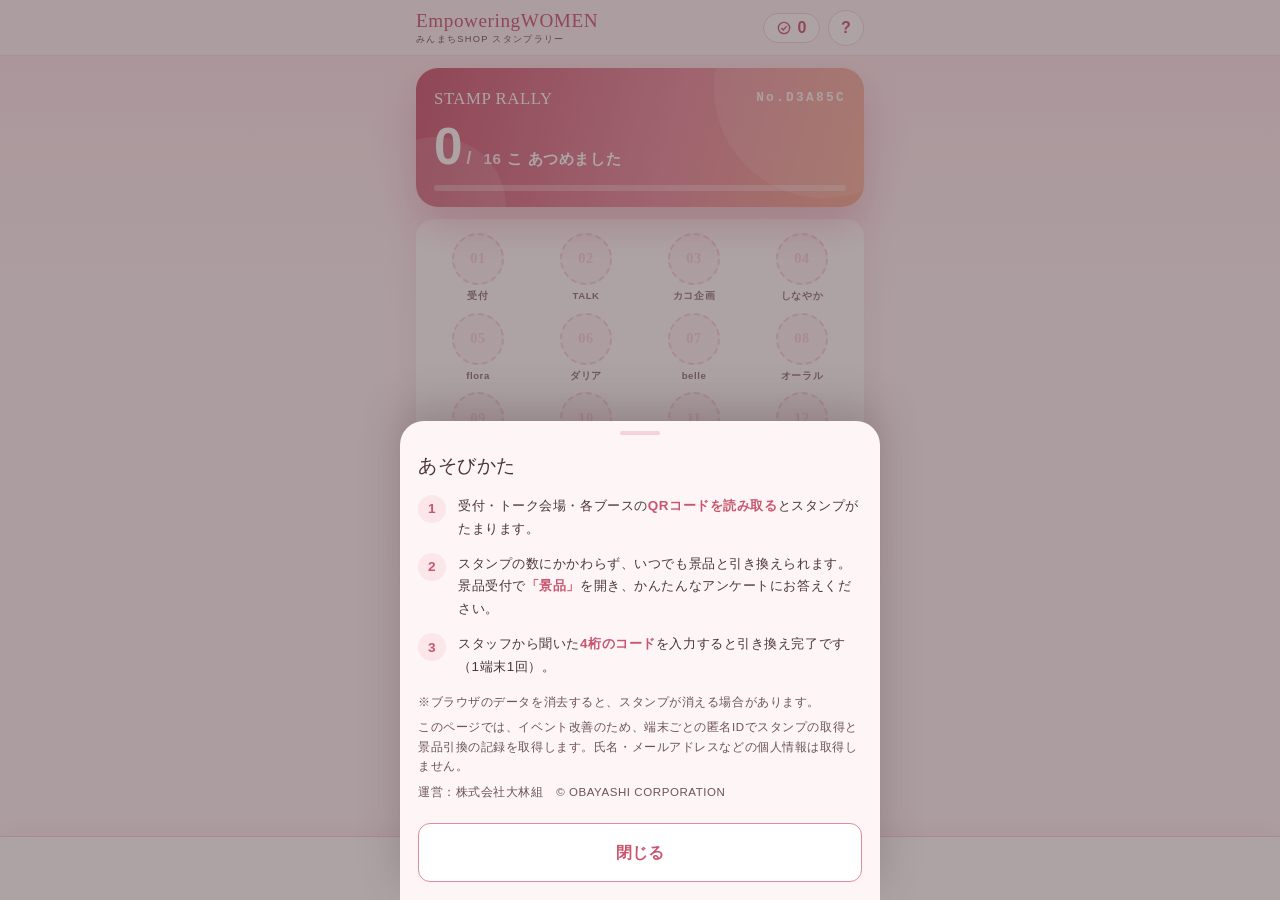
==== commit 167774ee: "add survey" ====
--- a/stamp-rally/index.html
+++ b/stamp-rally/index.html
@@ -9,6 +9,7 @@
   <link rel="icon" type="image/png" href="images/favicon.png">
   <link rel="stylesheet" href="css/style.css">
   <script src="js/config.js" defer></script>
+  <script src="js/survey.js" defer></script>
   <script src="js/app.js" defer></script>
 </head>
 <body class="has-tabbar">
@@ -55,6 +56,13 @@
       <div class="page-head compact" style="padding-inline:4px">
         <h1 class="page-title" id="redeem-title">景品引換券</h1>
       </div>
+      <!-- アンケート（引換前に1回だけ） -->
+      <div id="survey-wrap" hidden>
+        <p class="survey-intro">景品のお渡し前に、かんたんなアンケート（7問・約1分）にご協力ください。</p>
+        <div id="survey-root"></div>
+      </div>
+
+      <div id="redeem-main">
       <div class="ticket compact" id="ticket">
         <span class="ticket-status" id="ticket-status">未使用</span>
         <div class="ticket-main">
@@ -85,6 +93,7 @@
         <p style="margin:6px 0">ご来場ありがとうございました。</p>
         <p class="small" style="margin:0">引換日時：<span id="used-at">-</span></p>
       </div>
+      </div>
     </section>
   </main>
 
@@ -94,7 +103,7 @@
     <h2 id="help-title">あそびかた</h2>
     <ol class="steps">
       <li>受付・トーク会場・各ブースの<strong>QRコードを読み取る</strong>とスタンプがたまります。</li>
-      <li>スタンプの数にかかわらず、いつでも景品と引き換えられます。景品受付で<strong>「景品」</strong>を開いてください。</li>
+      <li>スタンプの数にかかわらず、いつでも景品と引き換えられます。景品受付で<strong>「景品」</strong>を開き、かんたんなアンケートにお答えください。</li>
       <li>スタッフから聞いた<strong>4桁のコード</strong>を入力すると引き換え完了です（1端末1回）。</li>
     </ol>
     <p class="sheet-note">※ブラウザのデータを消去すると、スタンプが消える場合があります。</p>
--- a/stamp-rally/css/style.css
+++ b/stamp-rally/css/style.css
@@ -215,6 +215,49 @@
 .redeem-form.compact > p:first-child { margin-bottom: 12px; }
 
 /* =========================================================
+   来場者アンケート（1問1画面）
+========================================================= */
+.survey { margin-top: 10px; padding: 16px; }
+.survey.is-enter { animation: viewIn .28s cubic-bezier(.2, .8, .2, 1) both; }
+.survey-head { display: flex; align-items: center; justify-content: space-between; }
+.survey-step { font: 700 .8rem Arial, sans-serif; letter-spacing: .12em; color: var(--color-rose-deep); }
+.survey-req { padding: 2px 10px; border-radius: 999px; background: var(--color-rose-deep); color: #fff; font-size: .64rem; font-weight: 800; }
+.survey-req.is-optional { background: var(--color-pink-light); color: var(--color-muted2); }
+.survey-track { position: relative; height: 4px; margin: 10px 0 14px; border-radius: 999px; background: var(--color-pink-light); overflow: hidden; }
+.survey-track span { position: absolute; inset: 0 auto 0 0; border-radius: 999px; background: var(--gradient-main); transition: width .3s ease; }
+.survey-q { margin: 0 0 14px; font-family: var(--font-serif); font-size: 1.12rem; line-height: 1.55; }
+.choice-grid { display: grid; gap: 8px; }
+.choice-grid.is-2col { grid-template-columns: 1fr 1fr; }
+.choice { min-height: 48px; padding: 10px 12px; border: 1.5px solid var(--color-line); border-radius: 12px; background: #fff; color: var(--color-ink); font-size: .88rem; font-weight: 700; line-height: 1.35; cursor: pointer; transition: background .15s, border-color .15s; }
+.choice:active { transform: scale(.98); }
+.choice.is-selected { border-color: var(--color-rose-deep); background: var(--color-pink-light); color: var(--color-rose-deep); box-shadow: inset 0 0 0 1px var(--color-rose-deep); }
+.type-multi .choice { position: relative; padding-left: 34px; text-align: left; }
+.type-multi .choice::before { content: ""; position: absolute; left: 11px; top: 50%; width: 16px; height: 16px; margin-top: -8px; border: 1.5px solid var(--color-pink-soft); border-radius: 4px; background: #fff; }
+.type-multi .choice.is-selected::before { border-color: var(--color-rose-deep); background: var(--color-rose-deep) url("data:image/svg+xml,%3Csvg xmlns='http://www.w3.org/2000/svg' viewBox='0 0 24 24' fill='none' stroke='%23fff' stroke-width='3.4' stroke-linecap='round' stroke-linejoin='round'%3E%3Cpath d='M5 12.5l4.5 4.5L19 7.5'/%3E%3C/svg%3E") center / 12px no-repeat; }
+.nps-grid { display: grid; grid-template-columns: repeat(6, 1fr); gap: 6px; }
+.nps { aspect-ratio: 1; border: 1.5px solid var(--color-line); border-radius: 10px; background: #fff; font: 700 1rem Arial, sans-serif; color: var(--color-ink); cursor: pointer; }
+.nps.is-selected { border-color: var(--color-rose-deep); background: var(--gradient-main); color: #fff; }
+.nps-labels { display: flex; justify-content: space-between; margin-top: 8px; font-size: .68rem; font-weight: 700; color: var(--color-muted); }
+.text-field { display: block; width: 100%; padding: 12px 14px; border: 2px solid var(--color-pink-soft); border-radius: 12px; background: #fff; color: var(--color-ink); font: 16px/1.6 var(--font-sans); resize: none; }
+.text-field:focus { outline: none; border-color: var(--color-rose-deep); box-shadow: 0 0 0 4px rgba(201, 86, 111, .15); }
+.survey-error { min-height: 1.4em; margin: 8px 0 4px; text-align: center; }
+.survey-nav { display: grid; grid-template-columns: 1fr 2fr; gap: 10px; }
+.survey-nav .button { min-height: 50px; }
+.survey-intro { margin: 0 4px; font-size: .78rem; color: var(--color-muted2); }
+/* スクロール形式 */
+.survey-sticky { position: sticky; top: var(--header-height); z-index: 5; display: flex; align-items: center; gap: 12px; margin: 0 -16px; padding: 10px 16px; background: rgba(253, 245, 246, .96); backdrop-filter: blur(6px); -webkit-backdrop-filter: blur(6px); }
+.survey-sticky .survey-step { flex: 0 0 auto; font-size: .74rem; letter-spacing: .06em; }
+.survey-sticky .survey-track { flex: 1; margin: 0; }
+.survey-list { display: grid; gap: 12px; margin-top: 4px; }
+.survey-item { margin-top: 0; padding: 16px; scroll-margin-top: calc(var(--header-height) + 52px); }
+.survey-item .survey-head { margin-bottom: 8px; }
+.survey-item .survey-q { margin-bottom: 12px; font-size: 1.05rem; }
+.survey-missing { display: none; margin: 10px 0 0; font-size: .76rem; font-weight: 700; color: var(--color-rose-deep); }
+.survey-item.is-missing { box-shadow: 0 0 0 2px var(--color-rose-deep), var(--shadow-card); }
+.survey-item.is-missing .survey-missing { display: block; }
+.survey-submit { margin: 4px 0 20px; }
+
+/* =========================================================
    スタンプラリー（案①）固有
 ========================================================= */
 /* スタンプカード */
